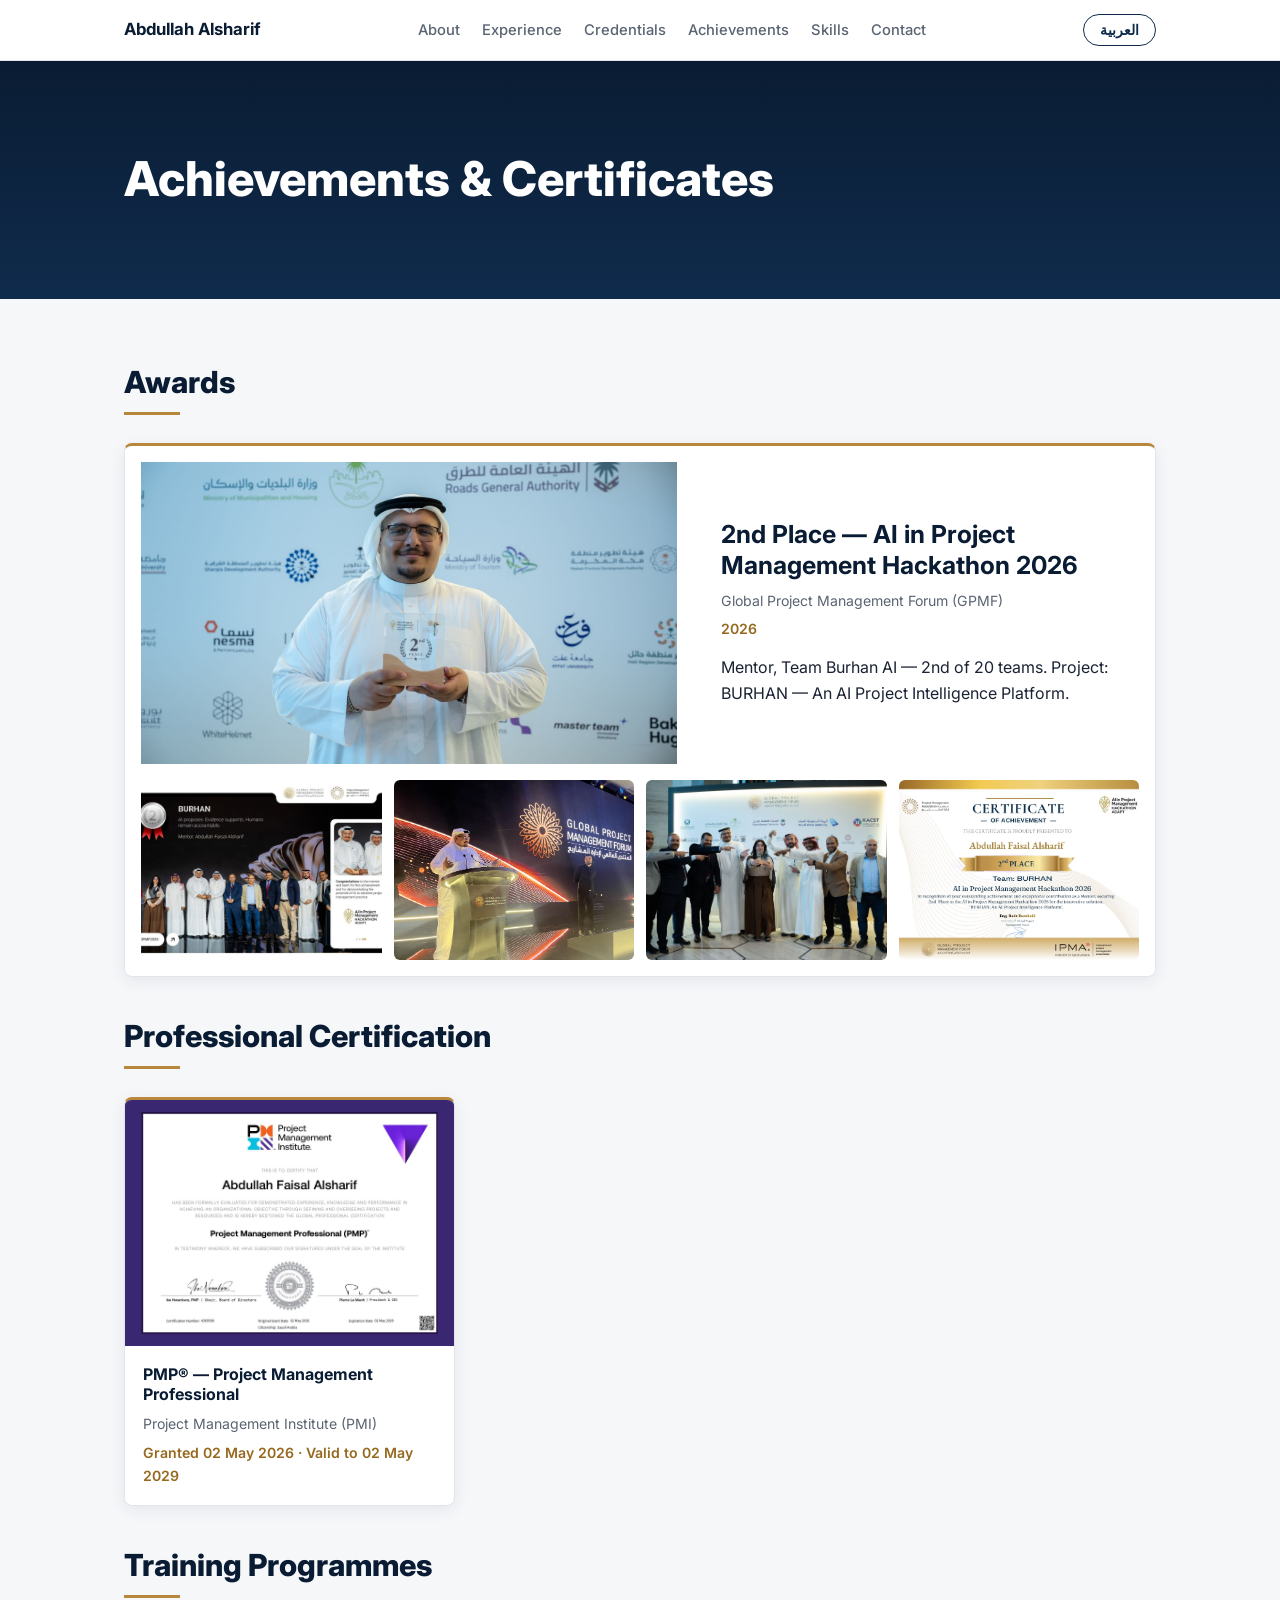
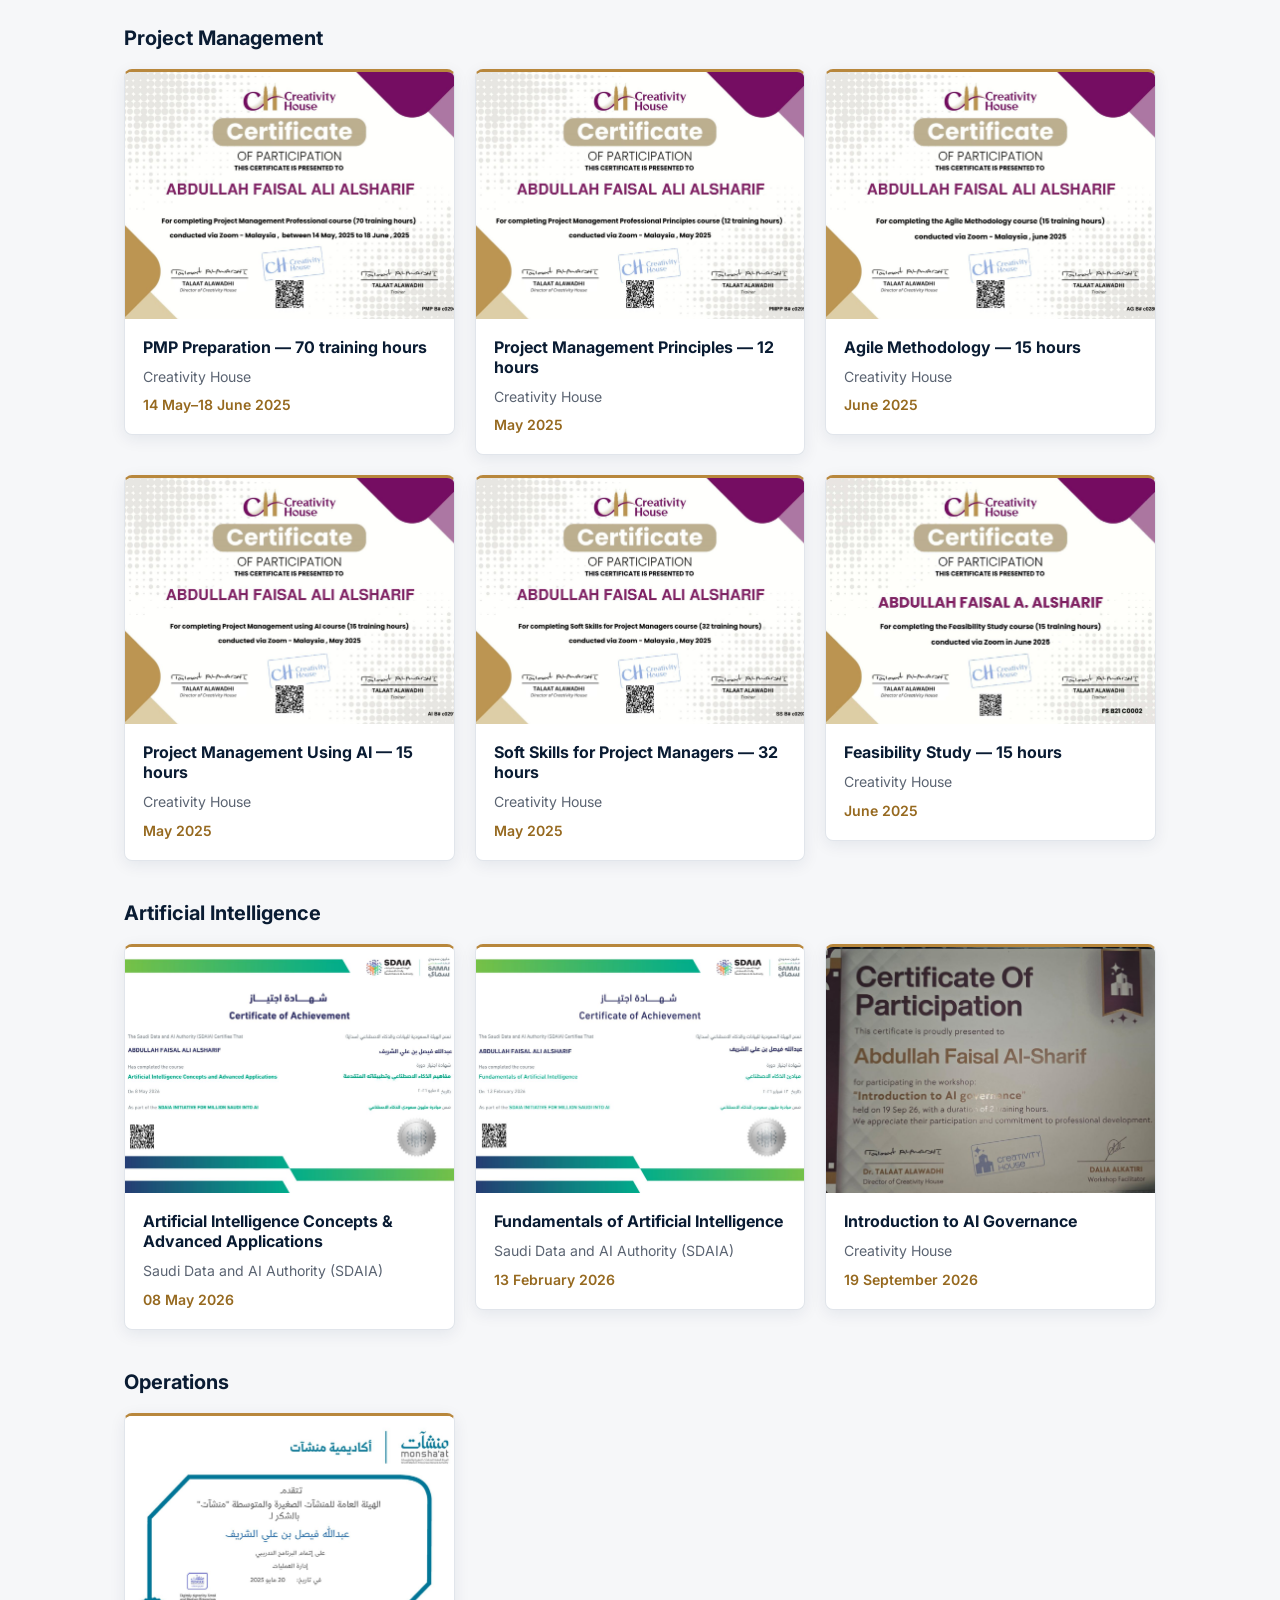
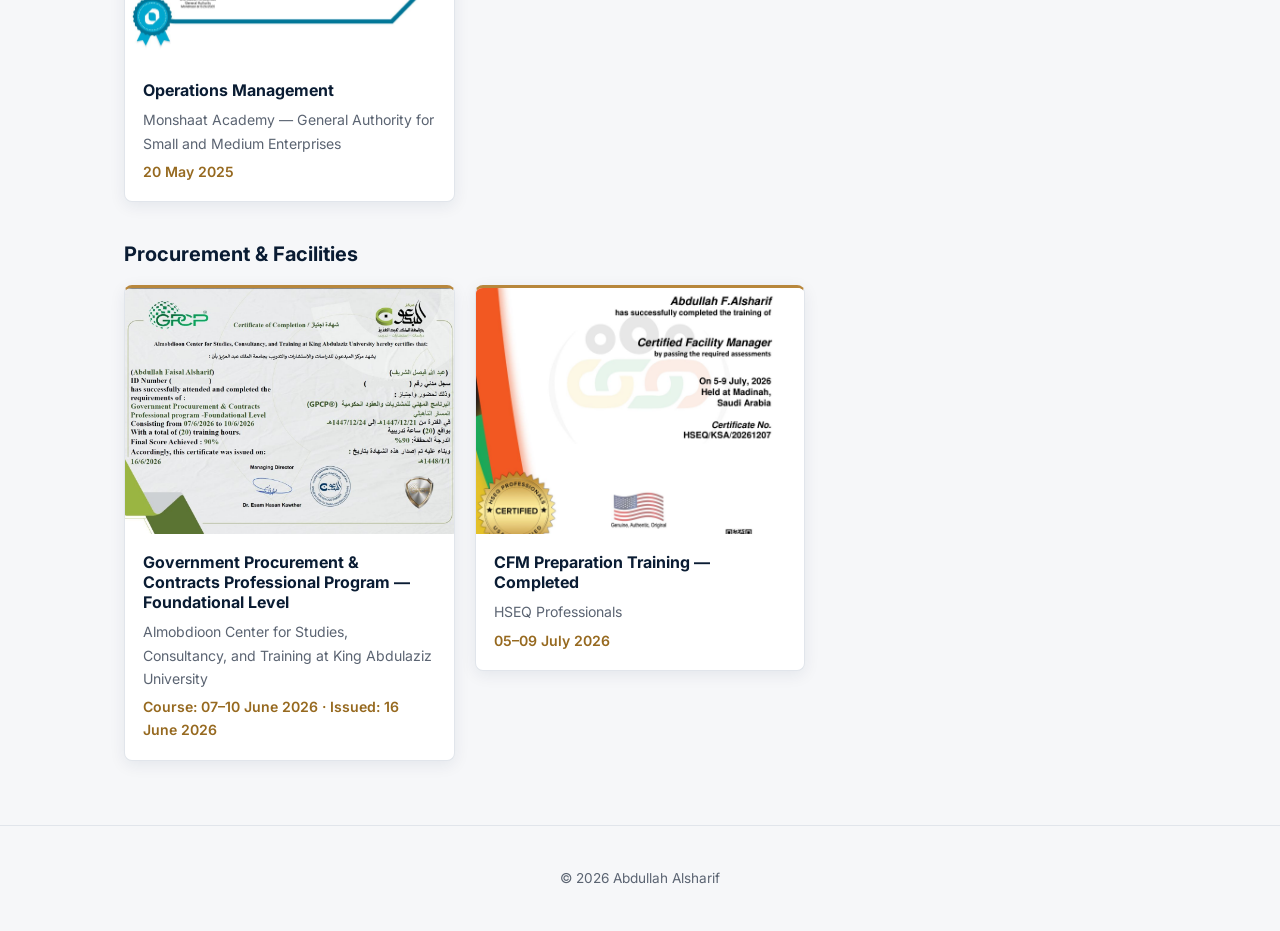
==== achievements.html @ bdadf3f1 "Add achievements page" ====
<!DOCTYPE html>
<html lang="en" dir="ltr">
<head>
<meta charset="UTF-8">
<meta name="viewport" content="width=device-width, initial-scale=1.0">
<title>Achievements &amp; Certificates — Abdullah Alsharif</title>
<meta name="description" content="Awards, professional certification, and training achievements of Abdullah Alsharif.">
<link rel="preconnect" href="https://fonts.googleapis.com">
<link rel="preconnect" href="https://fonts.gstatic.com" crossorigin>
<link href="https://fonts.googleapis.com/css2?family=Inter:wght@400;500;600;700;800&family=Tajawal:wght@400;500;700;800&display=swap" rel="stylesheet">
<link rel="stylesheet" href="css/style.css">
</head>
<body>

<header class="site-header">
  <div class="wrap header-inner">
    <a href="index.html#top" class="brand">
      <span class="lang-en">Abdullah Alsharif</span>
      <span class="lang-ar">عبدالله الشريف</span>
    </a>
    <nav class="site-nav">
      <a href="index.html#about"><span class="lang-en">About</span><span class="lang-ar">نبذة</span></a>
      <a href="index.html#experience"><span class="lang-en">Experience</span><span class="lang-ar">الخبرة العملية</span></a>
      <a href="index.html#credentials"><span class="lang-en">Credentials</span><span class="lang-ar">المؤهلات</span></a>
      <a href="index.html#achievements"><span class="lang-en">Achievements</span><span class="lang-ar">الإنجازات</span></a>
      <a href="index.html#skills"><span class="lang-en">Skills</span><span class="lang-ar">المهارات</span></a>
      <a href="index.html#contact"><span class="lang-en">Contact</span><span class="lang-ar">تواصل</span></a>
    </nav>
    <button id="lang-toggle" class="lang-toggle" type="button" aria-label="Switch language">
      <span class="lang-en">العربية</span>
      <span class="lang-ar">English</span>
    </button>
  </div>
</header>

<main id="top">
  <section class="hero achievements-hero">
    <div class="wrap">
      <h1>
        <span class="lang-en">Achievements &amp; Certificates</span>
        <span class="lang-ar">الإنجازات والشهادات</span>
      </h1>
    </div>
  </section>

  <section class="section">
    <div class="wrap">
      <div class="ach-group">
        <h2 class="section-title">
          <span class="lang-en">Awards</span>
          <span class="lang-ar">الجوائز</span>
        </h2>
        <div class="ach-grid">
          <article class="ach-card ach-featured">
            <div class="ach-featured-main">
              <a href="assets/achievements/gpmf-2026-trophy.jpg" target="_blank" rel="noopener" class="ach-thumb ach-featured-lead">
                <img src="assets/achievements/gpmf-2026-trophy.jpg" alt="Abdullah Alsharif with the second-place trophy at GPMF 2026" loading="lazy">
              </a>
              <div class="ach-body">
                <h3>
                  <span class="lang-en">2nd Place — AI in Project Management Hackathon 2026</span>
                  <span class="lang-ar">المركز الثاني — هاكاثون إدارة المشاريع باستخدام الذكاء الاصطناعي 2026</span>
                </h3>
                <p class="ach-issuer">
                  <span class="lang-en">Global Project Management Forum (GPMF)</span>
                  <span class="lang-ar">المنتدى العالمي لإدارة المشاريع (GPMF)</span>
                </p>
                <p class="ach-date">
                  <span class="lang-en">2026</span>
                  <span class="lang-ar">2026</span>
                </p>
                <p class="ach-detail">
                  <span class="lang-en">Mentor, Team Burhan AI — 2nd of 20 teams. Project: BURHAN — An AI Project Intelligence Platform.</span>
                  <span class="lang-ar">مرشد فريق برهان — المركز الثاني من بين 20 فريقًا. مشروع برهان: منصة ذكاء اصطناعي لاستخبارات المشاريع.</span>
                </p>
              </div>
            </div>
            <div class="ach-gallery">
              <a href="assets/achievements/gpmf-2026-official.jpg" target="_blank" rel="noopener" class="ach-thumb">
                <img src="assets/achievements/gpmf-2026-official.jpg" alt="GPMF official graphic crediting Abdullah Alsharif as mentor" loading="lazy">
              </a>
              <a href="assets/achievements/gpmf-2026-podium.jpg" target="_blank" rel="noopener" class="ach-thumb">
                <img src="assets/achievements/gpmf-2026-podium.jpg" alt="Abdullah Alsharif at the GPMF podium" loading="lazy">
              </a>
              <a href="assets/achievements/gpmf-2026-team.jpg" target="_blank" rel="noopener" class="ach-thumb">
                <img src="assets/achievements/gpmf-2026-team.jpg" alt="Burhan AI team with their trophy" loading="lazy">
              </a>
              <a href="assets/achievements/gpmf-2026-certificate.jpg" target="_blank" rel="noopener" class="ach-thumb">
                <img src="assets/achievements/gpmf-2026-certificate.jpg" alt="GPMF hackathon award certificate" loading="lazy">
              </a>
            </div>
          </article>
        </div>
      </div>

      <div class="ach-group">
        <h2 class="section-title">
          <span class="lang-en">Professional Certification</span>
          <span class="lang-ar">الشهادات المهنية</span>
        </h2>
        <div class="ach-grid">
          <article class="ach-card">
            <a href="assets/achievements/pmp-certificate.jpg" target="_blank" rel="noopener" class="ach-thumb">
              <img src="assets/achievements/pmp-certificate.jpg" alt="PMP certificate issued by PMI" loading="lazy">
            </a>
            <div class="ach-body">
              <h3>
                <span class="lang-en">PMP® — Project Management Professional</span>
                <span class="lang-ar">PMP® — محترف إدارة المشاريع</span>
              </h3>
              <p class="ach-issuer">
                <span class="lang-en">Project Management Institute (PMI)</span>
                <span class="lang-ar">معهد إدارة المشاريع (PMI)</span>
              </p>
              <p class="ach-date">
                <span class="lang-en">Granted 02 May 2026 · Valid to 02 May 2029</span>
                <span class="lang-ar">تاريخ المنح 02 مايو 2026 · سارية حتى 02 مايو 2029</span>
              </p>
            </div>
          </article>
        </div>
      </div>

      <div class="ach-group">
        <h2 class="section-title">
          <span class="lang-en">Training Programmes</span>
          <span class="lang-ar">البرامج التدريبية</span>
        </h2>

        <div class="ach-group">
          <h3 class="ach-group-title">
            <span class="lang-en">Project Management</span>
            <span class="lang-ar">إدارة المشاريع</span>
          </h3>
          <div class="ach-grid">
            <article class="ach-card">
              <a href="assets/achievements/pmp-prep-70h.jpg" target="_blank" rel="noopener" class="ach-thumb">
                <img src="assets/achievements/pmp-prep-70h.jpg" alt="PMP training certificate, 70 hours" loading="lazy">
              </a>
              <div class="ach-body">
                <h3><span class="lang-en">PMP Preparation — 70 training hours</span><span class="lang-ar">التحضير لشهادة PMP — 70 ساعة تدريبية</span></h3>
                <p class="ach-issuer"><span class="lang-en">Creativity House</span><span class="lang-ar">بيت الإبداع</span></p>
                <p class="ach-date"><span class="lang-en">14 May–18 June 2025</span><span class="lang-ar">14 مايو–18 يونيو 2025</span></p>
              </div>
            </article>
            <article class="ach-card">
              <a href="assets/achievements/pm-principles-12h.jpg" target="_blank" rel="noopener" class="ach-thumb">
                <img src="assets/achievements/pm-principles-12h.jpg" alt="Project Management Professional Principles course certificate" loading="lazy">
              </a>
              <div class="ach-body">
                <h3><span class="lang-en">Project Management Principles — 12 hours</span><span class="lang-ar">مبادئ إدارة المشاريع — 12 ساعة</span></h3>
                <p class="ach-issuer"><span class="lang-en">Creativity House</span><span class="lang-ar">بيت الإبداع</span></p>
                <p class="ach-date"><span class="lang-en">May 2025</span><span class="lang-ar">مايو 2025</span></p>
              </div>
            </article>
            <article class="ach-card">
              <a href="assets/achievements/agile-pm.jpg" target="_blank" rel="noopener" class="ach-thumb">
                <img src="assets/achievements/agile-pm.jpg" alt="Agile Methodology course certificate" loading="lazy">
              </a>
              <div class="ach-body">
                <h3><span class="lang-en">Agile Methodology — 15 hours</span><span class="lang-ar">منهجية أجايل — 15 ساعة</span></h3>
                <p class="ach-issuer"><span class="lang-en">Creativity House</span><span class="lang-ar">بيت الإبداع</span></p>
                <p class="ach-date"><span class="lang-en">June 2025</span><span class="lang-ar">يونيو 2025</span></p>
              </div>
            </article>
            <article class="ach-card">
              <a href="assets/achievements/ai-powered-pm.jpg" target="_blank" rel="noopener" class="ach-thumb">
                <img src="assets/achievements/ai-powered-pm.jpg" alt="Project Management using AI course certificate" loading="lazy">
              </a>
              <div class="ach-body">
                <h3><span class="lang-en">Project Management Using AI — 15 hours</span><span class="lang-ar">إدارة المشاريع باستخدام الذكاء الاصطناعي — 15 ساعة</span></h3>
                <p class="ach-issuer"><span class="lang-en">Creativity House</span><span class="lang-ar">بيت الإبداع</span></p>
                <p class="ach-date"><span class="lang-en">May 2025</span><span class="lang-ar">مايو 2025</span></p>
              </div>
            </article>
            <article class="ach-card">
              <a href="assets/achievements/soft-skills-pm.jpg" target="_blank" rel="noopener" class="ach-thumb">
                <img src="assets/achievements/soft-skills-pm.jpg" alt="Soft Skills for Project Managers course certificate" loading="lazy">
              </a>
              <div class="ach-body">
                <h3><span class="lang-en">Soft Skills for Project Managers — 32 hours</span><span class="lang-ar">المهارات الناعمة لمدراء المشاريع — 32 ساعة</span></h3>
                <p class="ach-issuer"><span class="lang-en">Creativity House</span><span class="lang-ar">بيت الإبداع</span></p>
                <p class="ach-date"><span class="lang-en">May 2025</span><span class="lang-ar">مايو 2025</span></p>
              </div>
            </article>
            <article class="ach-card">
              <a href="assets/achievements/feasibility-study.jpg" target="_blank" rel="noopener" class="ach-thumb">
                <img src="assets/achievements/feasibility-study.jpg" alt="Feasibility Study course certificate" loading="lazy">
              </a>
              <div class="ach-body">
                <h3><span class="lang-en">Feasibility Study — 15 hours</span><span class="lang-ar">دراسة الجدوى — 15 ساعة</span></h3>
                <p class="ach-issuer"><span class="lang-en">Creativity House</span><span class="lang-ar">بيت الإبداع</span></p>
                <p class="ach-date"><span class="lang-en">June 2025</span><span class="lang-ar">يونيو 2025</span></p>
              </div>
            </article>
          </div>
        </div>

        <div class="ach-group">
          <h3 class="ach-group-title">
            <span class="lang-en">Artificial Intelligence</span>
            <span class="lang-ar">الذكاء الاصطناعي</span>
          </h3>
          <div class="ach-grid">
            <article class="ach-card">
              <a href="assets/achievements/ai-concepts-advanced.jpg" target="_blank" rel="noopener" class="ach-thumb">
                <img src="assets/achievements/ai-concepts-advanced.jpg" alt="Artificial Intelligence Concepts and Advanced Applications certificate" loading="lazy">
              </a>
              <div class="ach-body">
                <h3><span class="lang-en">Artificial Intelligence Concepts &amp; Advanced Applications</span><span class="lang-ar">مفاهيم الذكاء الاصطناعي وتطبيقاته المتقدمة</span></h3>
                <p class="ach-issuer"><span class="lang-en">Saudi Data and AI Authority (SDAIA)</span><span class="lang-ar">الهيئة السعودية للبيانات والذكاء الاصطناعي (سدايا)</span></p>
                <p class="ach-date"><span class="lang-en">08 May 2026</span><span class="lang-ar">08 مايو 2026</span></p>
              </div>
            </article>
            <article class="ach-card">
              <a href="assets/achievements/ai-fundamentals.jpg" target="_blank" rel="noopener" class="ach-thumb">
                <img src="assets/achievements/ai-fundamentals.jpg" alt="Fundamentals of Artificial Intelligence certificate" loading="lazy">
              </a>
              <div class="ach-body">
                <h3><span class="lang-en">Fundamentals of Artificial Intelligence</span><span class="lang-ar">مبادئ الذكاء الاصطناعي</span></h3>
                <p class="ach-issuer"><span class="lang-en">Saudi Data and AI Authority (SDAIA)</span><span class="lang-ar">الهيئة السعودية للبيانات والذكاء الاصطناعي (سدايا)</span></p>
                <p class="ach-date"><span class="lang-en">13 February 2026</span><span class="lang-ar">13 فبراير 2026</span></p>
              </div>
            </article>
            <article class="ach-card">
              <a href="assets/achievements/ai-governance-intro.jpg" target="_blank" rel="noopener" class="ach-thumb">
                <img src="assets/achievements/ai-governance-intro.jpg" alt="Introduction to AI Governance workshop certificate" loading="lazy">
              </a>
              <div class="ach-body">
                <h3><span class="lang-en">Introduction to AI Governance</span><span class="lang-ar">مقدمة في حوكمة الذكاء الاصطناعي</span></h3>
                <p class="ach-issuer"><span class="lang-en">Creativity House</span><span class="lang-ar">بيت الإبداع</span></p>
                <p class="ach-date"><span class="lang-en">19 September 2026</span><span class="lang-ar">19 سبتمبر 2026</span></p>
              </div>
            </article>
          </div>
        </div>

        <div class="ach-group">
          <h3 class="ach-group-title">
            <span class="lang-en">Operations</span>
            <span class="lang-ar">العمليات</span>
          </h3>
          <div class="ach-grid">
            <article class="ach-card">
              <a href="assets/achievements/operations-management.jpg" target="_blank" rel="noopener" class="ach-thumb">
                <img src="assets/achievements/operations-management.jpg" alt="Monshaat Operations Management training certificate" loading="lazy">
              </a>
              <div class="ach-body">
                <h3><span class="lang-en">Operations Management</span><span class="lang-ar">إدارة العمليات</span></h3>
                <p class="ach-issuer"><span class="lang-en">Monshaat Academy — General Authority for Small and Medium Enterprises</span><span class="lang-ar">أكاديمية منشآت — الهيئة العامة للمنشآت الصغيرة والمتوسطة</span></p>
                <p class="ach-date"><span class="lang-en">20 May 2025</span><span class="lang-ar">20 مايو 2025</span></p>
              </div>
            </article>
          </div>
        </div>

        <div class="ach-group">
          <h3 class="ach-group-title">
            <span class="lang-en">Procurement &amp; Facilities</span>
            <span class="lang-ar">المشتريات والمرافق</span>
          </h3>
          <div class="ach-grid">
            <article class="ach-card">
              <a href="assets/achievements/gpcp-certificate.jpg" target="_blank" rel="noopener" class="ach-thumb">
                <img src="assets/achievements/gpcp-certificate.jpg" alt="Government Procurement and Contracts Professional Program certificate" loading="lazy">
              </a>
              <div class="ach-body">
                <h3><span class="lang-en">Government Procurement &amp; Contracts Professional Program — Foundational Level</span><span class="lang-ar">البرنامج المهني للمشتريات والعقود الحكومية — المستوى التأسيسي</span></h3>
                <p class="ach-issuer"><span class="lang-en">Almobdioon Center for Studies, Consultancy, and Training at King Abdulaziz University</span><span class="lang-ar">مركز المبدعون للدراسات والاستشارات والتدريب بجامعة الملك عبدالعزيز</span></p>
                <p class="ach-date"><span class="lang-en">Course: 07–10 June 2026 · Issued: 16 June 2026</span><span class="lang-ar">الدورة: 07–10 يونيو 2026 · إصدار الشهادة: 16 يونيو 2026</span></p>
              </div>
            </article>
            <article class="ach-card">
              <a href="assets/achievements/cfm-training.jpg" target="_blank" rel="noopener" class="ach-thumb">
                <img src="assets/achievements/cfm-training.jpg" alt="CFM training completion certificate from HSEQ Professionals" loading="lazy">
              </a>
              <div class="ach-body">
                <h3><span class="lang-en">CFM Preparation Training — Completed</span><span class="lang-ar">إتمام التدريب التحضيري لشهادة مدير مرافق معتمد</span></h3>
                <p class="ach-issuer"><span class="lang-en">HSEQ Professionals</span><span class="lang-ar">HSEQ Professionals</span></p>
                <p class="ach-date"><span class="lang-en">05–09 July 2026</span><span class="lang-ar">05–09 يوليو 2026</span></p>
              </div>
            </article>
          </div>
        </div>
      </div>
    </div>
  </section>
</main>

<footer class="site-footer">
  <div class="wrap">
    <p>
      <span class="lang-en">© 2026 Abdullah Alsharif</span>
      <span class="lang-ar">© 2026 عبدالله الشريف</span>
    </p>
  </div>
</footer>

<script src="js/main.js"></script>
</body>
</html>
---- css/style.css ----
/* ==========================================================================
   Abdullah Faisal Alsharif — Personal Profile Website
   Clean & corporate. Bilingual (EN/AR) via html[lang] toggling.
   ========================================================================== */

:root {
  --color-bg: #f6f7f9;
  --color-surface: #ffffff;
  --color-surface-alt: #eef1f5;
  --color-text: #1a2233;
  --color-muted: #5b6472;
  --color-navy: #0f2b4c;
  --color-navy-dark: #0a1c33;
  --color-accent: #b8873c;
  --color-accent-dark: #96691f;
  --color-border: #e1e5eb;

  --font-en: 'Inter', -apple-system, BlinkMacSystemFont, 'Segoe UI', sans-serif;
  --font-ar: 'Tajawal', -apple-system, 'Segoe UI', sans-serif;

  --max-width: 1080px;
}

/* ---------- Bilingual toggle ---------- */
html[lang="en"] .lang-ar { display: none; }
html[lang="ar"] .lang-en { display: none; }

html[lang="en"] body { font-family: var(--font-en); }
html[lang="ar"] body { font-family: var(--font-ar); }

/* ---------- Reset / base ---------- */
* { box-sizing: border-box; }
html { scroll-behavior: smooth; }

body {
  margin: 0;
  background: var(--color-bg);
  color: var(--color-text);
  line-height: 1.65;
  -webkit-font-smoothing: antialiased;
}

.wrap {
  max-width: var(--max-width);
  margin: 0 auto;
  padding: 0 24px;
}

a { color: var(--color-navy); text-decoration: none; }
a:hover { color: var(--color-accent-dark); }

h1, h2, h3 { color: var(--color-navy-dark); line-height: 1.25; margin: 0; }

ul { list-style: none; margin: 0; padding: 0; }

/* ---------- Header ---------- */
.site-header {
  position: sticky;
  top: 0;
  z-index: 50;
  background: rgba(255, 255, 255, 0.92);
  backdrop-filter: blur(8px);
  border-bottom: 1px solid var(--color-border);
}

.header-inner {
  display: flex;
  align-items: center;
  justify-content: space-between;
  gap: 24px;
  padding-top: 14px;
  padding-bottom: 14px;
  flex-wrap: wrap;
}

.brand {
  font-weight: 700;
  font-size: 1.05rem;
  color: var(--color-navy-dark);
}

.site-nav {
  display: flex;
  gap: 22px;
  flex-wrap: wrap;
}

.site-nav a {
  font-size: 0.92rem;
  font-weight: 500;
  color: var(--color-muted);
}

.site-nav a:hover { color: var(--color-navy); }

.lang-toggle {
  border: 1px solid var(--color-navy);
  background: transparent;
  color: var(--color-navy);
  font-weight: 600;
  font-size: 0.85rem;
  padding: 7px 16px;
  border-radius: 999px;
  cursor: pointer;
  font-family: inherit;
  transition: background 0.15s ease, color 0.15s ease;
}

.lang-toggle:hover {
  background: var(--color-navy);
  color: #fff;
}

/* ---------- Hero ---------- */
.hero {
  background: linear-gradient(180deg, var(--color-navy-dark) 0%, var(--color-navy) 100%);
  color: #f2f4f8;
  padding: 88px 0 72px;
}

.hero-inner {
  display: flex;
  align-items: center;
  justify-content: space-between;
  gap: 56px;
}

.hero-text {
  flex: 1 1 auto;
  min-width: 0;
}

.hero-photo-wrap { flex: 0 0 auto; }

.hero-photo {
  display: block;
  width: 260px;
  height: 260px;
  border-radius: 50%;
  object-fit: cover;
  object-position: center 22%;
  border: 4px solid var(--color-accent);
  box-shadow: 0 14px 36px rgba(0, 0, 0, 0.35);
}

.eyebrow {
  color: var(--color-accent);
  text-transform: uppercase;
  letter-spacing: 0.08em;
  font-size: 0.82rem;
  font-weight: 700;
  margin: 0 0 18px;
}

.hero h1 {
  color: #ffffff;
  font-size: clamp(2.1rem, 5vw, 3.2rem);
  font-weight: 800;
  margin-bottom: 18px;
}

.hero-lede {
  max-width: 640px;
  color: #c9d3e0;
  font-size: 1.08rem;
  margin: 0 0 14px;
}

.hero-location {
  color: #8fa0ba;
  font-size: 0.92rem;
  margin: 0 0 32px;
}

.hero-cta {
  display: flex;
  gap: 14px;
  flex-wrap: wrap;
}

.btn {
  display: inline-block;
  padding: 12px 26px;
  border-radius: 6px;
  font-weight: 600;
  font-size: 0.95rem;
  transition: transform 0.15s ease, background 0.15s ease, color 0.15s ease;
}

.btn-primary {
  background: var(--color-accent);
  color: var(--color-navy-dark);
}

.btn-primary:hover {
  background: #cf9a49;
  color: var(--color-navy-dark);
  transform: translateY(-1px);
}

.btn-secondary {
  border: 1px solid #4a6483;
  color: #eef1f5;
}

.btn-secondary:hover {
  border-color: var(--color-accent);
  color: var(--color-accent);
}

/* ---------- Sections ---------- */
.section {
  padding: 64px 0;
}

.section-alt {
  background: var(--color-surface-alt);
}

.section-title {
  font-size: clamp(1.5rem, 3vw, 1.9rem);
  font-weight: 800;
  margin-bottom: 28px;
  position: relative;
  padding-bottom: 14px;
}

.section-title::after {
  content: "";
  position: absolute;
  bottom: 0;
  inset-inline-start: 0;
  width: 56px;
  height: 3px;
  background: var(--color-accent);
}

.section-lead {
  max-width: 760px;
  color: var(--color-muted);
  font-size: 1.02rem;
}

/* ---------- Stats ---------- */
.stats-section { padding: 48px 0; }

.stats-grid {
  display: grid;
  grid-template-columns: repeat(2, 1fr);
  gap: 20px;
  max-width: 760px;
  margin: 0 auto;
}

.stat-card {
  background: var(--color-surface);
  border: 1px solid var(--color-border);
  border-top: 3px solid var(--color-accent);
  border-radius: 8px;
  padding: 24px 20px;
  text-align: center;
}

.stat-number {
  display: block;
  font-size: 2.1rem;
  font-weight: 800;
  color: var(--color-navy);
  margin-bottom: 8px;
}

.stat-label {
  display: block;
  font-size: 0.85rem;
  color: var(--color-muted);
  line-height: 1.4;
}

/* ---------- Timeline ---------- */
.timeline {
  display: flex;
  flex-direction: column;
  gap: 30px;
}

.timeline-item {
  padding-inline-start: 20px;
  border-inline-start: 3px solid var(--color-border);
  position: relative;
}

.timeline-item::before {
  content: "";
  position: absolute;
  inset-inline-start: -8px;
  top: 4px;
  width: 13px;
  height: 13px;
  border-radius: 50%;
  background: var(--color-accent);
  border: 2px solid var(--color-surface);
}

.timeline-role {
  font-weight: 700;
  font-size: 1.08rem;
  color: var(--color-navy-dark);
}

.timeline-org {
  color: var(--color-muted);
  font-size: 0.95rem;
  margin-top: 2px;
}

.timeline-period {
  color: var(--color-accent-dark);
  font-size: 0.85rem;
  font-weight: 600;
  margin-top: 4px;
}

.timeline-desc {
  margin-top: 10px;
  color: var(--color-text);
  font-size: 0.96rem;
  max-width: 720px;
}

/* ---------- Credentials ---------- */
.credentials-list {
  display: flex;
  flex-direction: column;
  gap: 0;
  border-top: 1px solid var(--color-border);
}

.credentials-list li {
  display: flex;
  justify-content: space-between;
  align-items: baseline;
  gap: 16px;
  padding: 16px 0;
  border-bottom: 1px solid var(--color-border);
  flex-wrap: wrap;
}

.cred-name {
  font-weight: 700;
  color: var(--color-navy-dark);
}

.cred-status {
  color: var(--color-muted);
  font-size: 0.92rem;
  text-align: end;
}

/* ---------- Achievements ---------- */
.ach-grid {
  display: grid;
  grid-template-columns: repeat(auto-fill, minmax(260px, 1fr));
  gap: 1.25rem;
}

.ach-card {
  background: var(--color-surface);
  border: 1px solid var(--color-border);
  border-top: 3px solid var(--color-accent);
  border-radius: 8px;
  box-shadow: 0 4px 16px rgba(15, 43, 76, 0.08);
  overflow: hidden;
  transition: transform 0.18s ease, box-shadow 0.18s ease;
}

.ach-card:hover {
  transform: translateY(-3px);
  box-shadow: 0 10px 24px rgba(15, 43, 76, 0.14);
}

.ach-thumb {
  display: block;
  overflow: hidden;
  background: var(--color-surface-alt);
}

.ach-thumb img {
  display: block;
  width: 100%;
  aspect-ratio: 4 / 3;
  object-fit: cover;
}

.ach-body {
  padding: 18px;
}

.ach-body h3 {
  font-size: 1rem;
  margin-bottom: 8px;
}

.ach-issuer,
.ach-date {
  margin: 5px 0 0;
  color: var(--color-muted);
  font-size: 0.88rem;
}

.ach-date {
  color: var(--color-accent-dark);
  font-weight: 600;
}

.achievements-cta {
  margin: 28px 0 0;
  text-align: center;
}

.achievements-hero h1 {
  color: #ffffff;
  font-size: clamp(2rem, 5vw, 3rem);
  font-weight: 800;
}

.ach-group + .ach-group {
  margin-top: 40px;
}

.ach-group-title {
  font-size: 1.25rem;
  margin-bottom: 18px;
}

.ach-featured {
  grid-column: 1 / -1;
}

.ach-featured-main {
  display: grid;
  grid-template-columns: minmax(0, 1.1fr) minmax(260px, 0.9fr);
  align-items: center;
  gap: 24px;
  padding: 16px;
}

.ach-featured-lead img {
  aspect-ratio: auto;
  object-fit: contain;
}

.ach-featured .ach-body {
  padding: 20px;
}

.ach-featured .ach-body h3 {
  font-size: clamp(1.2rem, 2.5vw, 1.55rem);
}

.ach-detail {
  margin: 14px 0 0;
  color: var(--color-text);
}

.ach-gallery {
  display: grid;
  grid-template-columns: repeat(4, minmax(0, 1fr));
  gap: 12px;
  padding: 0 16px 16px;
}

.ach-gallery .ach-thumb {
  border-radius: 6px;
}

.ach-group .ach-grid {
  align-items: start;
}

@media (max-width: 760px) {
  .ach-featured-main {
    grid-template-columns: 1fr;
    gap: 8px;
    padding: 12px;
  }
  .ach-featured .ach-body { padding: 12px; }
  .ach-gallery {
    grid-template-columns: repeat(2, minmax(0, 1fr));
    gap: 8px;
    padding: 0 12px 12px;
  }
}

/* ---------- Skills ---------- */
.skills-grid {
  display: grid;
  grid-template-columns: repeat(2, 1fr);
  gap: 28px;
}

.skill-group h3 {
  font-size: 1rem;
  text-transform: uppercase;
  letter-spacing: 0.05em;
  color: var(--color-accent-dark);
  margin-bottom: 8px;
}

.skill-group p {
  color: var(--color-text);
  font-size: 0.95rem;
  margin: 0;
}

/* ---------- Contact ---------- */
.contact-section { text-align: center; }
.contact-section .section-title::after { inset-inline-start: 50%; transform: translateX(-50%); }
html[lang="ar"] .contact-section .section-title::after { transform: translateX(50%); }

.contact-item {
  font-size: 1.02rem;
  color: var(--color-text);
  margin: 6px 0;
}

.contact-item a {
  font-weight: 600;
}

/* ---------- Footer ---------- */
.site-footer {
  padding: 28px 0;
  border-top: 1px solid var(--color-border);
  text-align: center;
  color: var(--color-muted);
  font-size: 0.85rem;
}

/* ---------- Responsive ---------- */
@media (max-width: 900px) {
  .hero-inner {
    flex-direction: column-reverse;
    align-items: flex-start;
    gap: 32px;
  }
  .hero-photo { width: 170px; height: 170px; }
}

@media (max-width: 760px) {
  .site-nav { display: none; }
  .stats-grid { grid-template-columns: 1fr; }
  .skills-grid { grid-template-columns: 1fr; }
  .credentials-list li { flex-direction: column; align-items: flex-start; }
  .cred-status { text-align: start; }
}
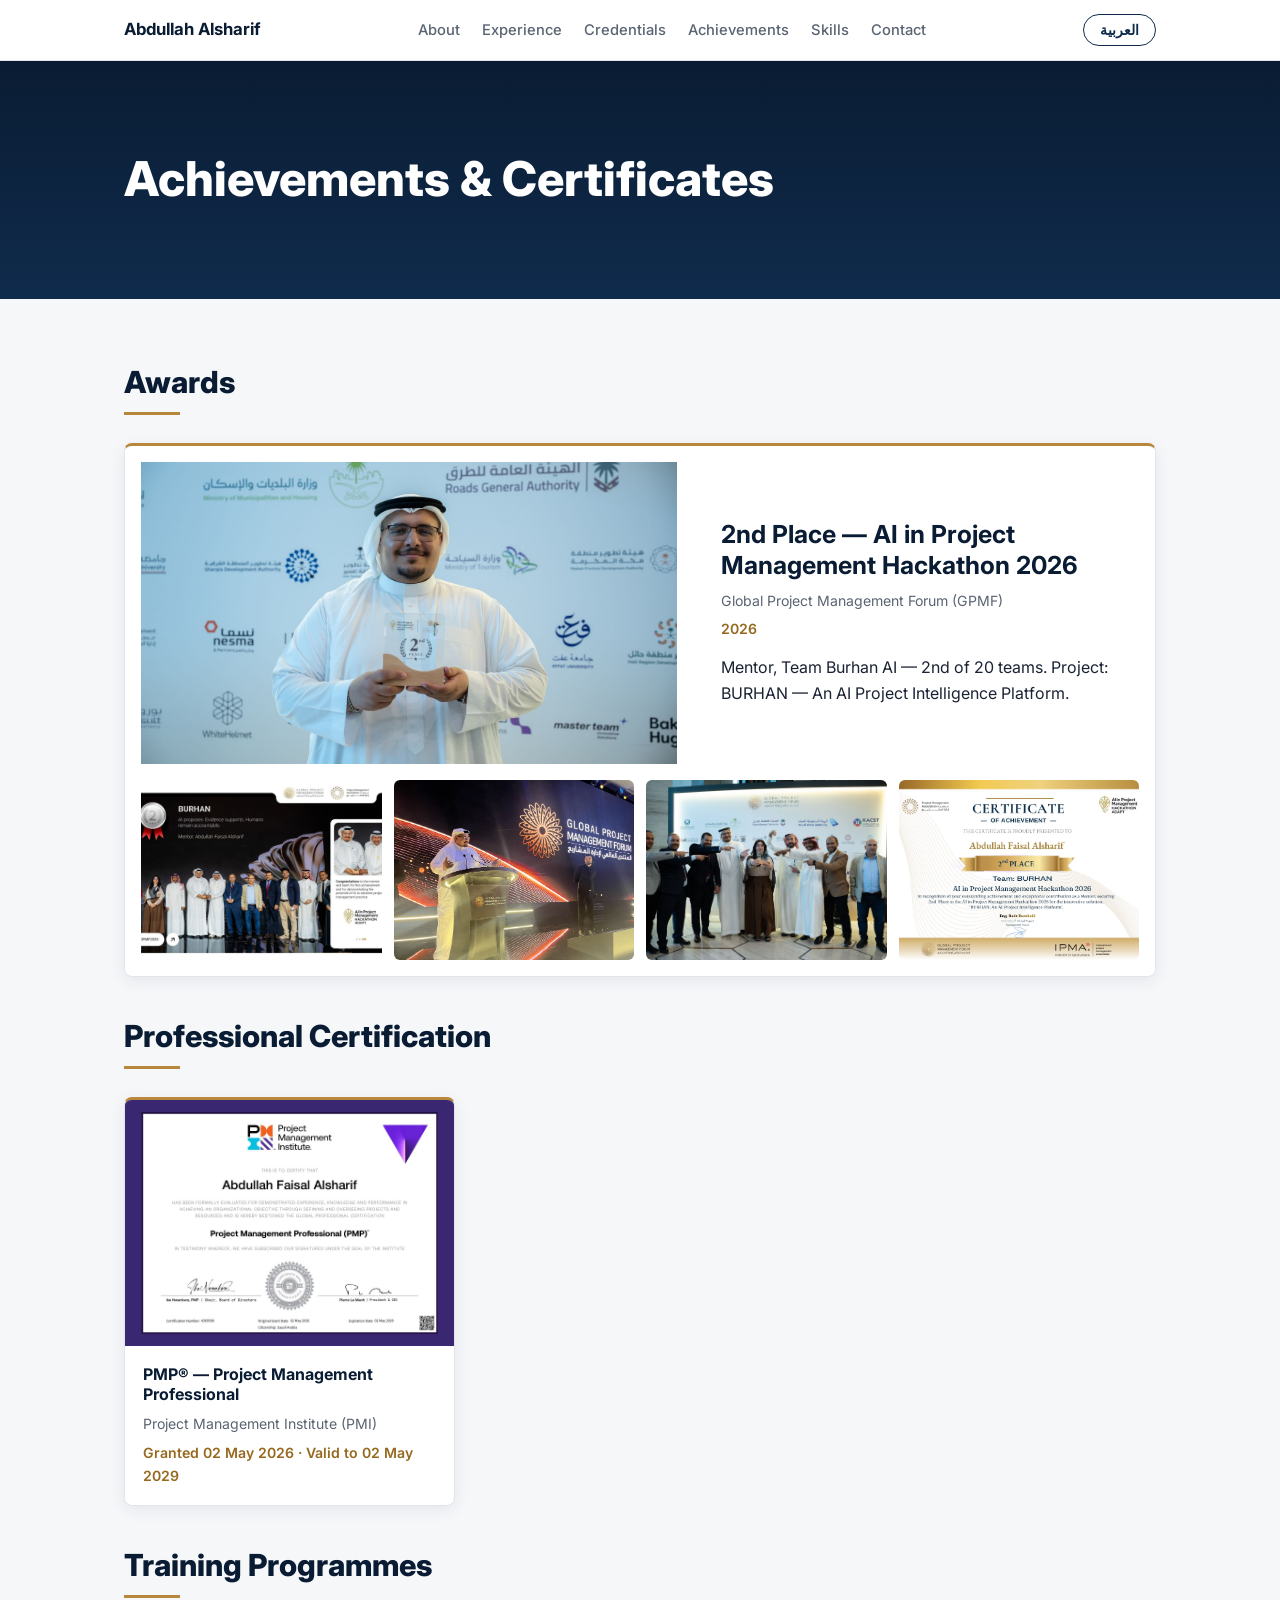
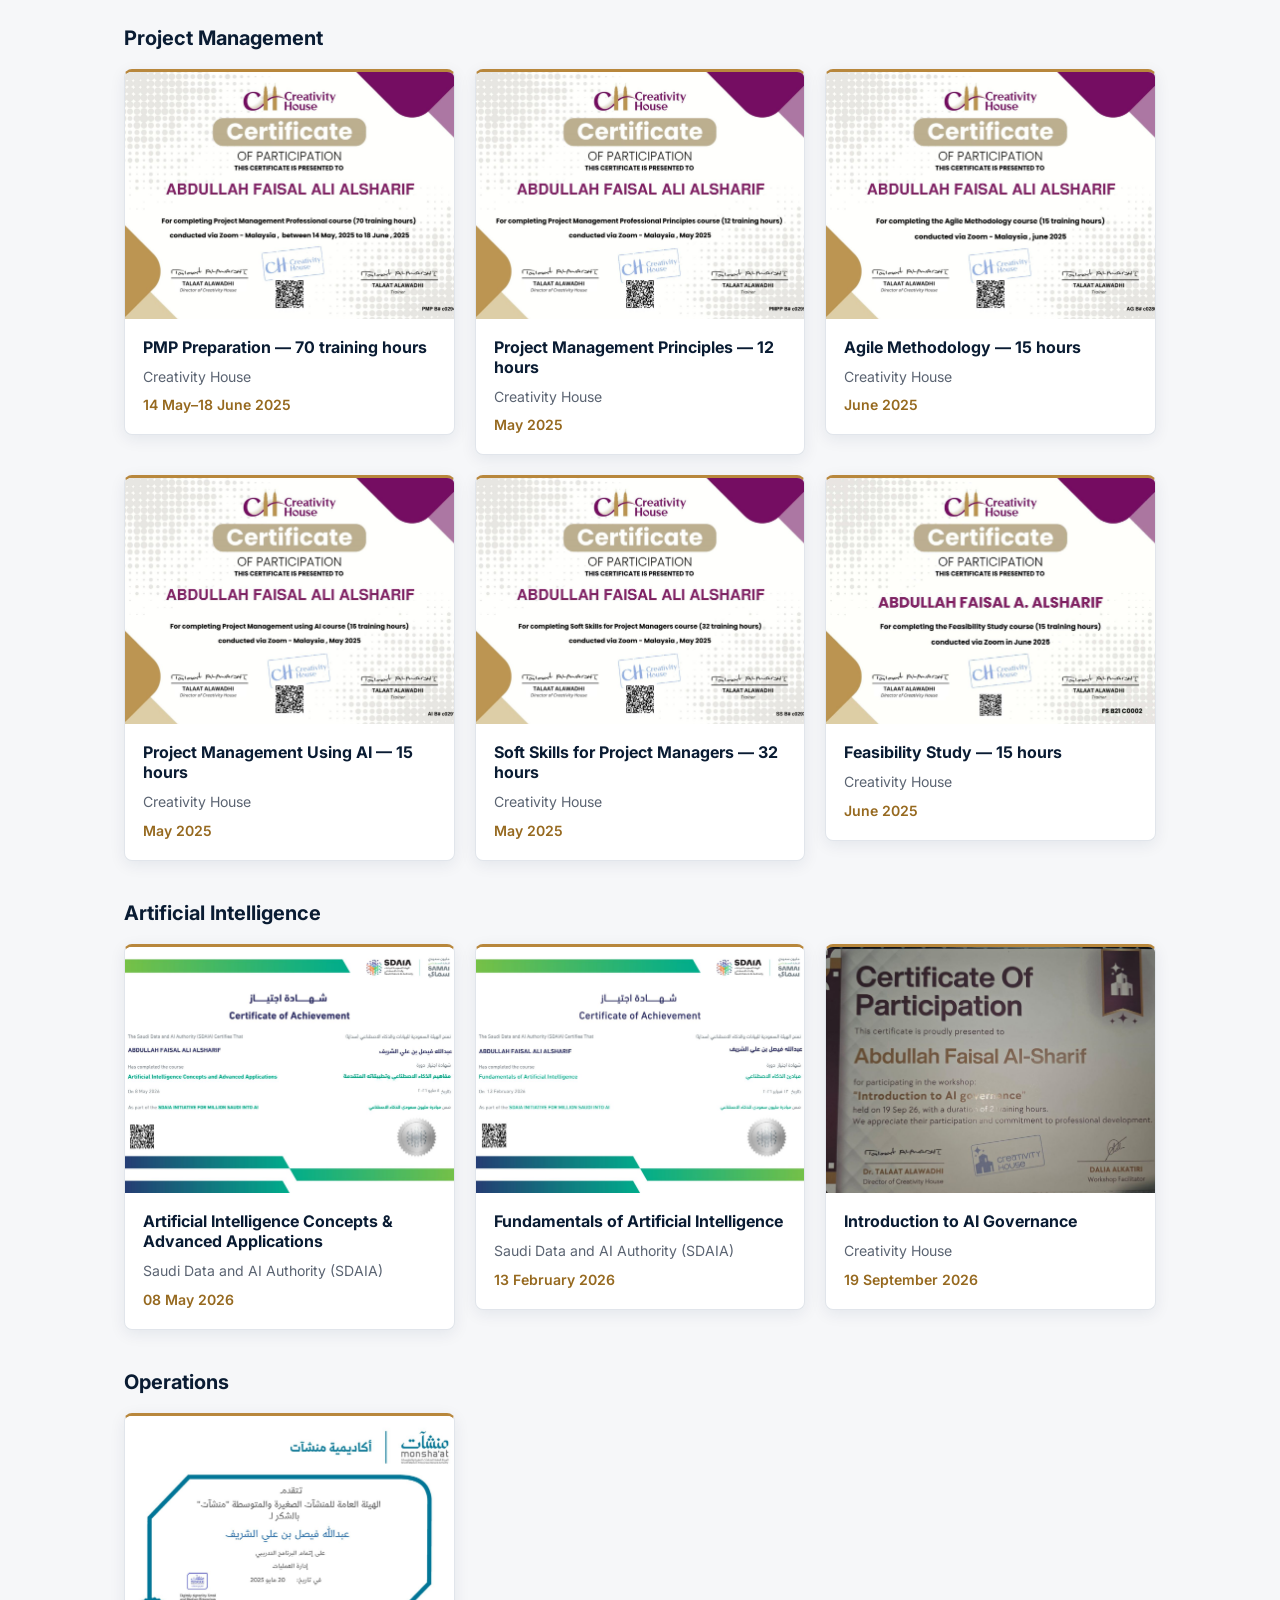
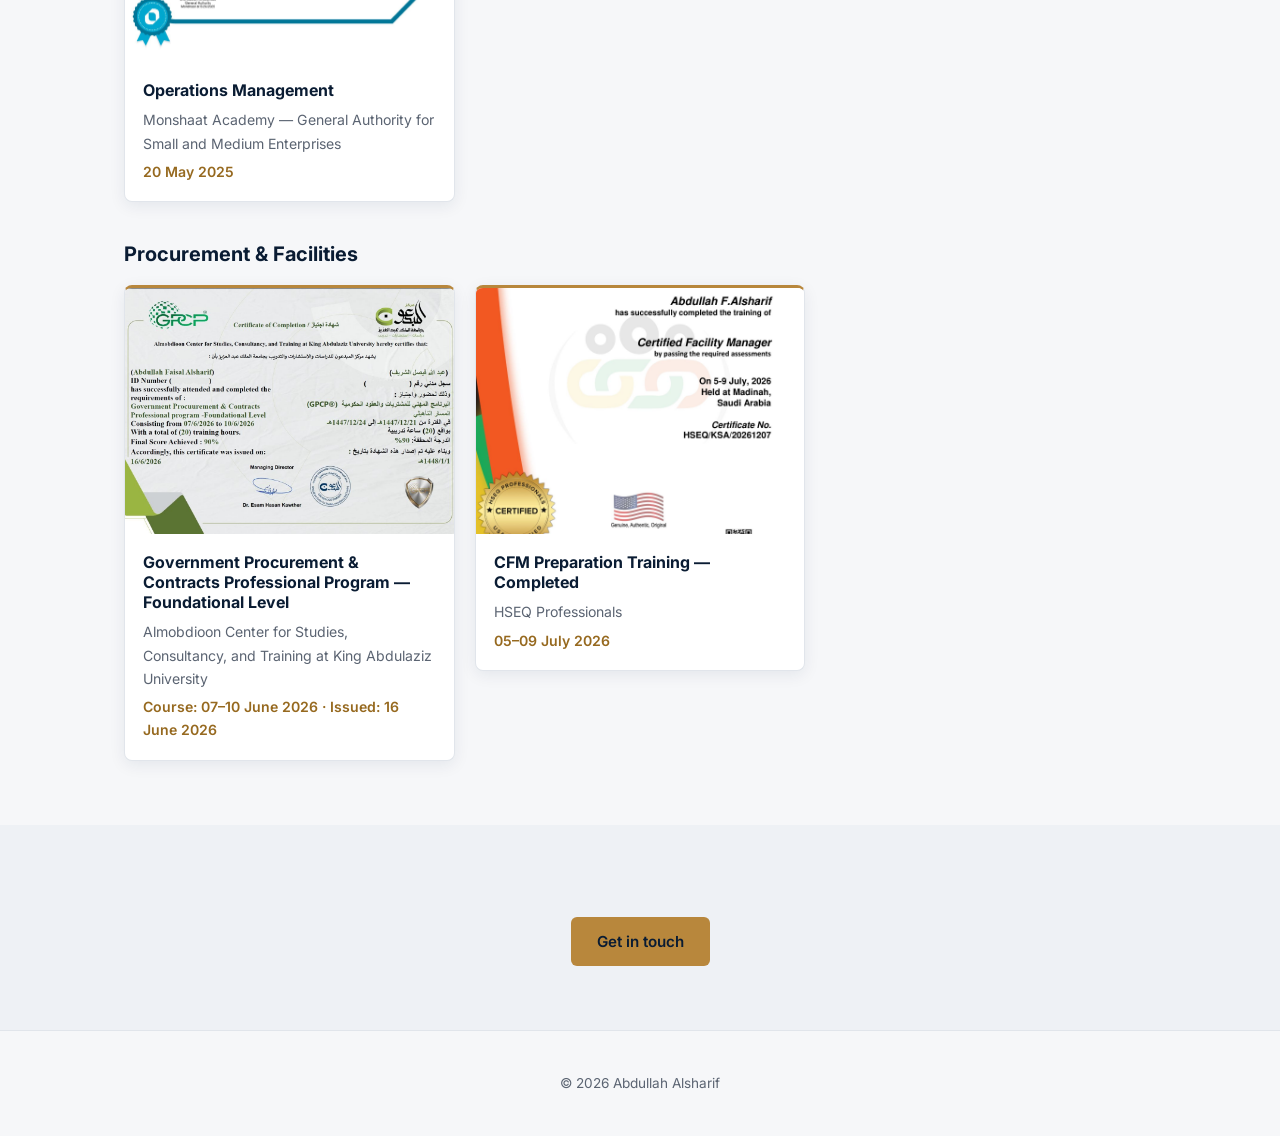
==== commit 24365fb5: "Share preview, favicon, SEO, and accessibility fixes - Open Graph + Twitter card with 1200x630 share" ====
--- a/achievements.html
+++ b/achievements.html
@@ -5,6 +5,29 @@
 <meta name="viewport" content="width=device-width, initial-scale=1.0">
 <title>Achievements &amp; Certificates — Abdullah Alsharif</title>
 <meta name="description" content="Awards, professional certification, and training achievements of Abdullah Alsharif.">
+<link rel="canonical" href="https://alsharif-abdullah.github.io/Eng.Abdullah_Alsharif/achievements.html">
+<link rel="icon" href="favicon.ico" sizes="any">
+<link rel="icon" type="image/png" sizes="32x32" href="assets/favicon-32.png">
+<link rel="apple-touch-icon" href="assets/apple-touch-icon.png">
+<meta name="theme-color" content="#0f2b4c">
+<meta property="og:type" content="profile">
+<meta property="og:site_name" content="Abdullah Alsharif">
+<meta property="og:title" content="Achievements &amp; Certificates — Abdullah Alsharif">
+<meta property="og:description" content="GPMF 2026 AI Hackathon — 2nd place, PMP® certification, and professional training of Abdullah Alsharif.">
+<meta property="og:url" content="https://alsharif-abdullah.github.io/Eng.Abdullah_Alsharif/achievements.html">
+<meta property="og:image" content="https://alsharif-abdullah.github.io/Eng.Abdullah_Alsharif/assets/og-image.jpg">
+<meta property="og:image:width" content="1200">
+<meta property="og:image:height" content="630">
+<meta property="og:image:alt" content="Abdullah Alsharif — Planning &amp; Quality Engineer, PMP®">
+<meta property="og:locale" content="en_US">
+<meta property="og:locale:alternate" content="ar_SA">
+<meta property="profile:first_name" content="Abdullah">
+<meta property="profile:last_name" content="Alsharif">
+<meta name="twitter:card" content="summary_large_image">
+<meta name="twitter:title" content="Achievements &amp; Certificates — Abdullah Alsharif">
+<meta name="twitter:description" content="GPMF 2026 AI Hackathon — 2nd place, PMP® certification, and professional training of Abdullah Alsharif.">
+<meta name="twitter:image" content="https://alsharif-abdullah.github.io/Eng.Abdullah_Alsharif/assets/og-image.jpg">
+
 <link rel="preconnect" href="https://fonts.googleapis.com">
 <link rel="preconnect" href="https://fonts.gstatic.com" crossorigin>
 <link href="https://fonts.googleapis.com/css2?family=Inter:wght@400;500;600;700;800&family=Tajawal:wght@400;500;700;800&display=swap" rel="stylesheet">
@@ -285,6 +308,17 @@
       </div>
     </div>
   </section>
+
+  <section class="section section-alt">
+    <div class="wrap">
+      <p class="achievements-cta">
+        <a href="index.html#contact" class="btn btn-primary">
+          <span class="lang-en">Get in touch</span>
+          <span class="lang-ar">تواصل معي</span>
+        </a>
+      </p>
+    </div>
+  </section>
 </main>
 
 <footer class="site-footer">
--- a/css/style.css
+++ b/css/style.css
@@ -51,6 +51,18 @@
 
 h1, h2, h3 { color: var(--color-navy-dark); line-height: 1.25; margin: 0; }
 
+a:focus-visible,
+button:focus-visible {
+  outline: 3px solid var(--color-accent);
+  outline-offset: 3px;
+  border-radius: 4px;
+}
+
+@media (prefers-reduced-motion: reduce) {
+  html { scroll-behavior: auto; }
+  * { transition: none !important; }
+}
+
 ul { list-style: none; margin: 0; padding: 0; }
 
 /* ---------- Header ---------- */
@@ -199,7 +211,7 @@
 }
 
 .btn-secondary {
-  border: 1px solid #4a6483;
+  border: 1px solid #7088a8;
   color: #eef1f5;
 }
 
@@ -547,7 +559,18 @@
 }
 
 @media (max-width: 760px) {
-  .site-nav { display: none; }
+  .header-inner { gap: 10px 16px; padding-top: 10px; padding-bottom: 6px; }
+  .site-nav {
+    order: 3;
+    flex-basis: 100%;
+    flex-wrap: nowrap;
+    overflow-x: auto;
+    gap: 18px;
+    padding-bottom: 6px;
+    scrollbar-width: none;
+  }
+  .site-nav::-webkit-scrollbar { display: none; }
+  .site-nav a { white-space: nowrap; padding: 6px 0; }
   .stats-grid { grid-template-columns: 1fr; }
   .skills-grid { grid-template-columns: 1fr; }
   .credentials-list li { flex-direction: column; align-items: flex-start; }
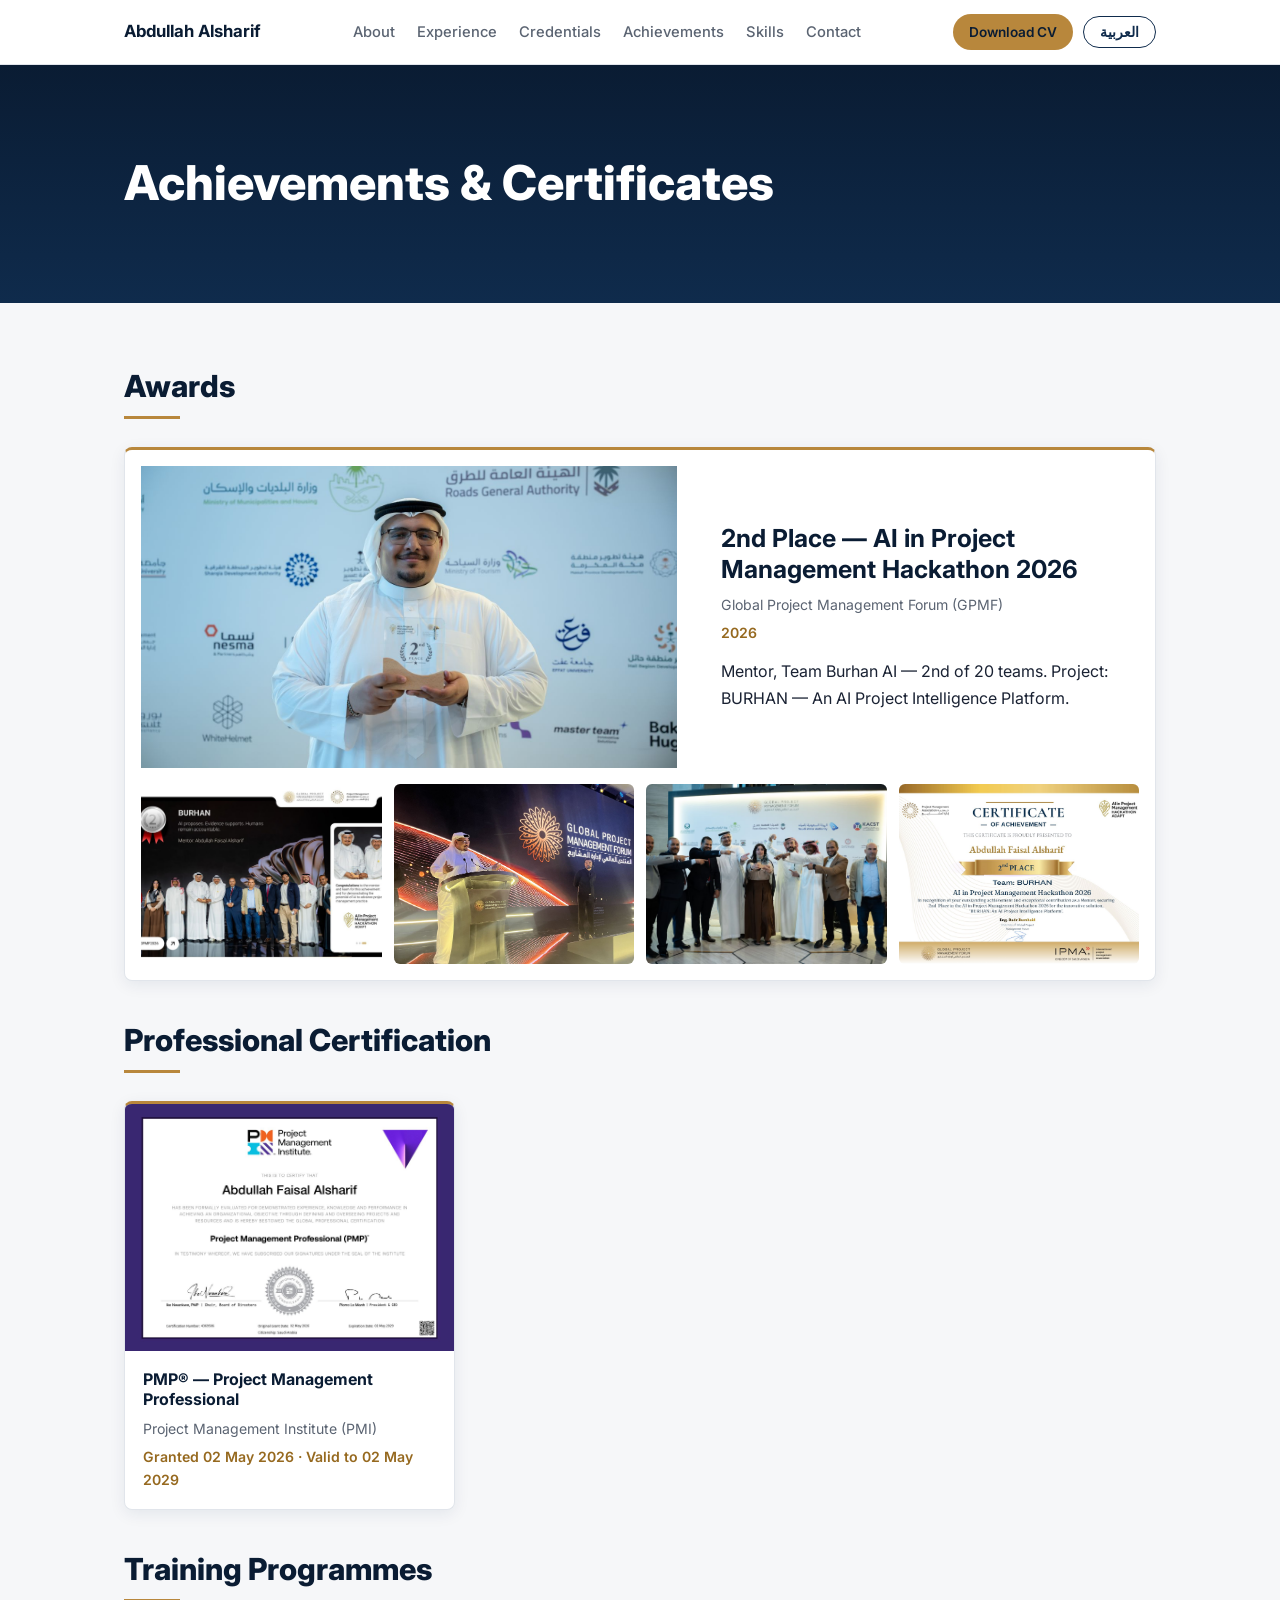
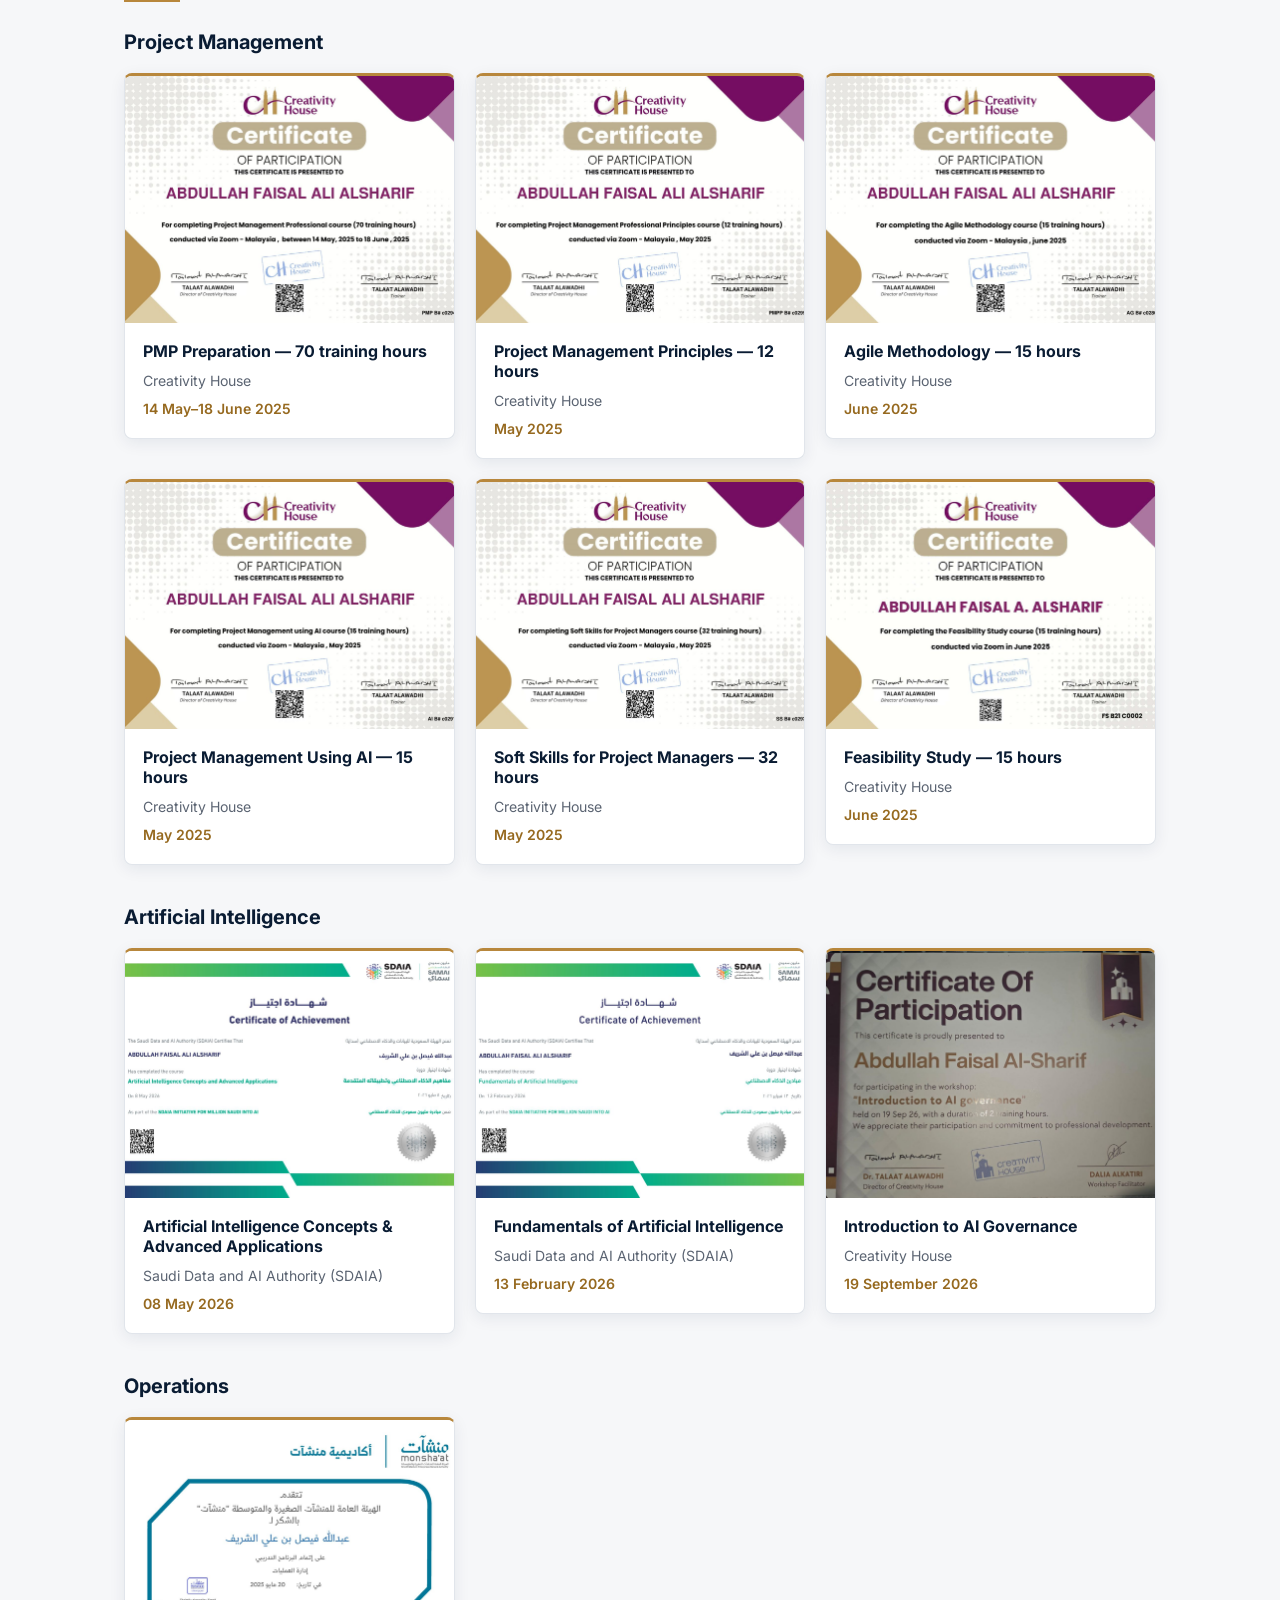
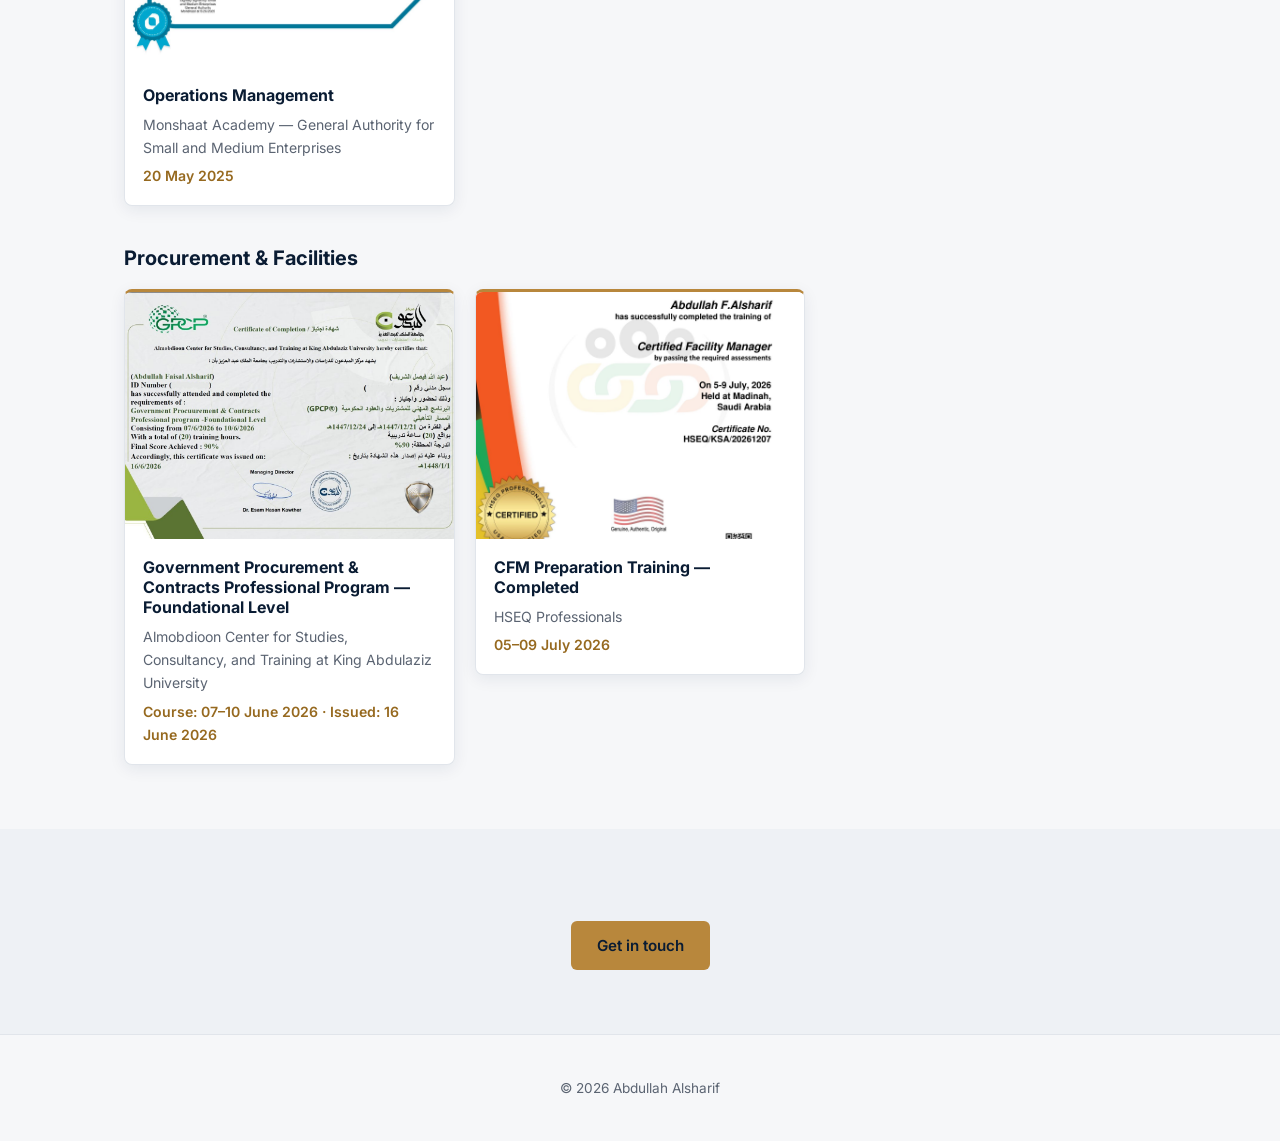
==== commit f6045b48: "Add downloadable CV and LinkedIn contact - assets/Abdullah-Alsharif-CV.pdf: corrected public CV (no " ====
--- a/achievements.html
+++ b/achievements.html
@@ -49,10 +49,16 @@
       <a href="index.html#skills"><span class="lang-en">Skills</span><span class="lang-ar">المهارات</span></a>
       <a href="index.html#contact"><span class="lang-en">Contact</span><span class="lang-ar">تواصل</span></a>
     </nav>
-    <button id="lang-toggle" class="lang-toggle" type="button" aria-label="Switch language">
+    <div class="header-actions">
+      <a href="assets/Abdullah-Alsharif-CV.pdf" class="cv-link" download>
+        <span class="lang-en">Download CV</span>
+        <span class="lang-ar">السيرة الذاتية (EN)</span>
+      </a>
+      <button id="lang-toggle" class="lang-toggle" type="button" aria-label="Switch language">
       <span class="lang-en">العربية</span>
       <span class="lang-ar">English</span>
     </button>
+    </div>
   </div>
 </header>
 
--- a/css/style.css
+++ b/css/style.css
@@ -122,6 +122,29 @@
   background: var(--color-navy);
   color: #fff;
 }
+
+.header-actions {
+  display: flex;
+  align-items: center;
+  gap: 10px;
+}
+
+.cv-link {
+  font-size: 0.85rem;
+  font-weight: 600;
+  padding: 7px 16px;
+  border-radius: 999px;
+  background: var(--color-accent);
+  color: var(--color-navy-dark);
+  white-space: nowrap;
+}
+
+.cv-link:hover {
+  background: #cf9a49;
+  color: var(--color-navy-dark);
+}
+
+.contact-section .contact-cv { margin: 24px 0; }
 
 /* ---------- Hero ---------- */
 .hero {
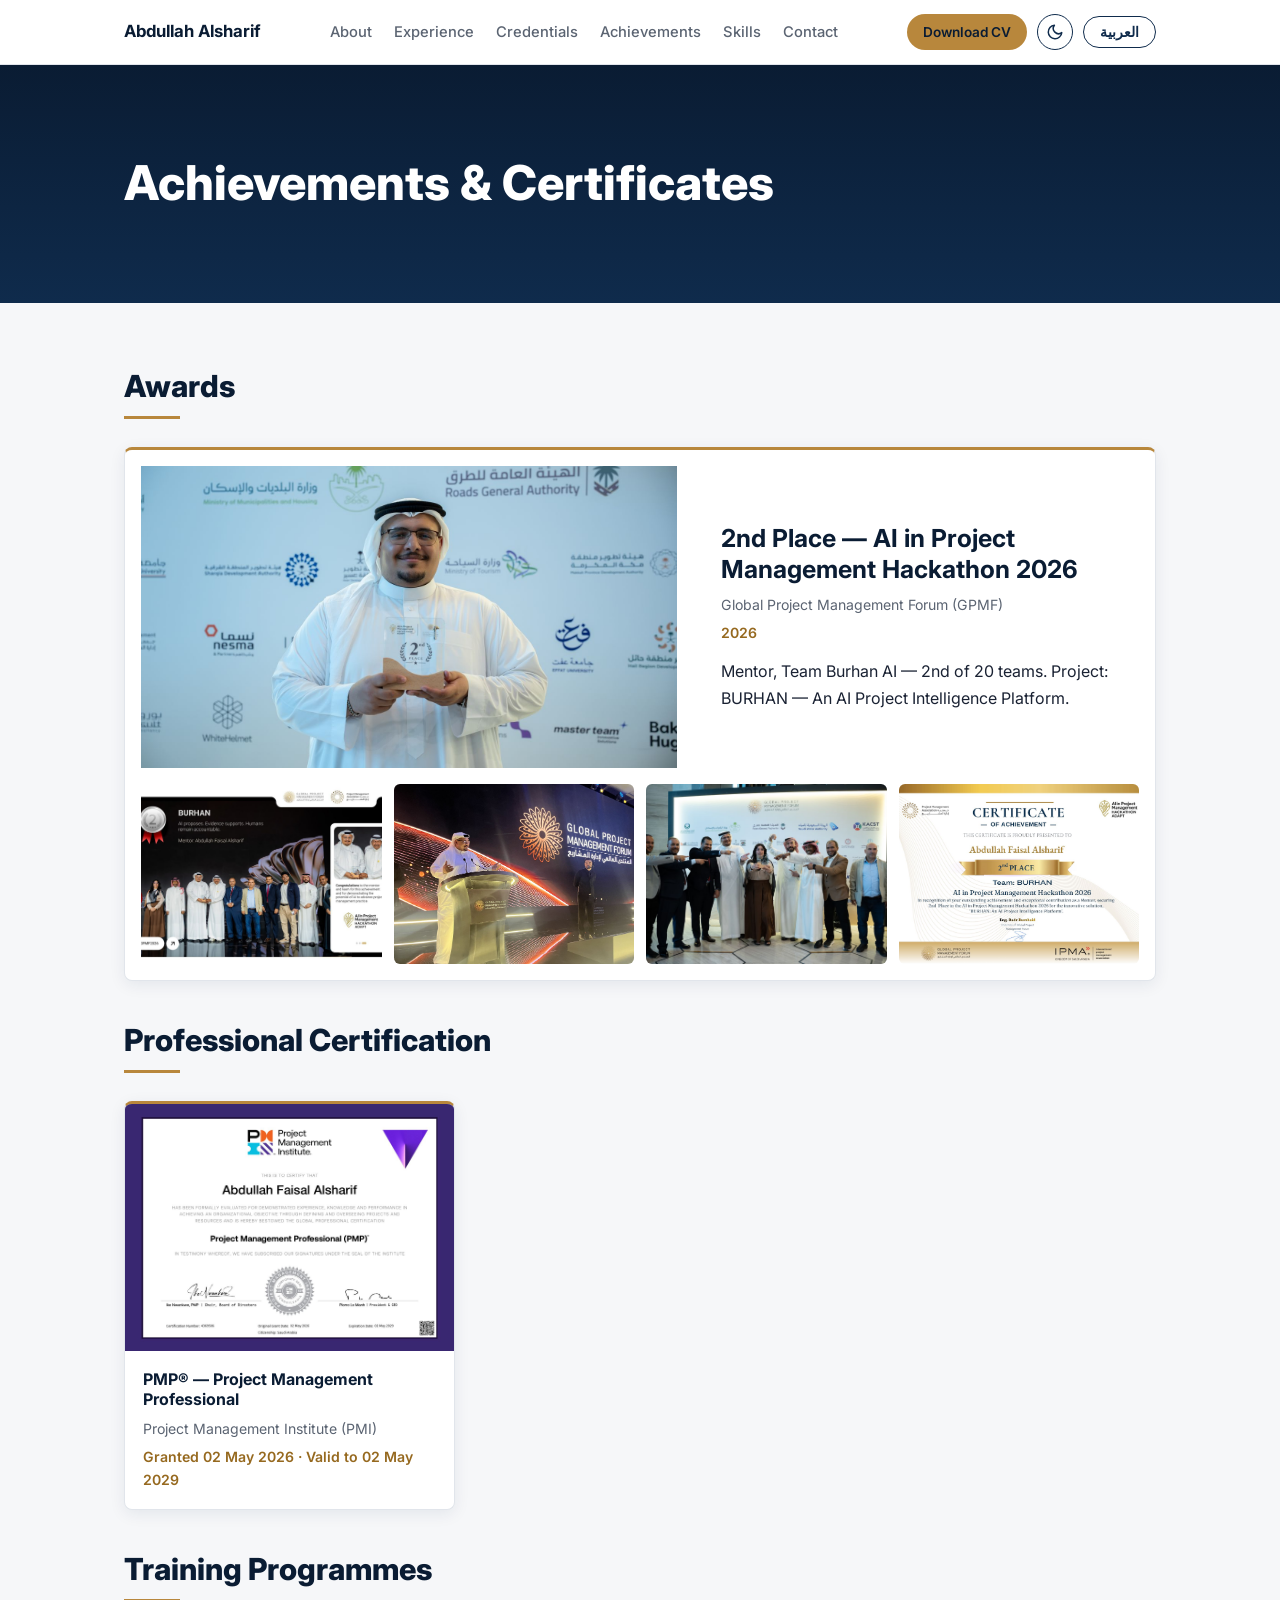
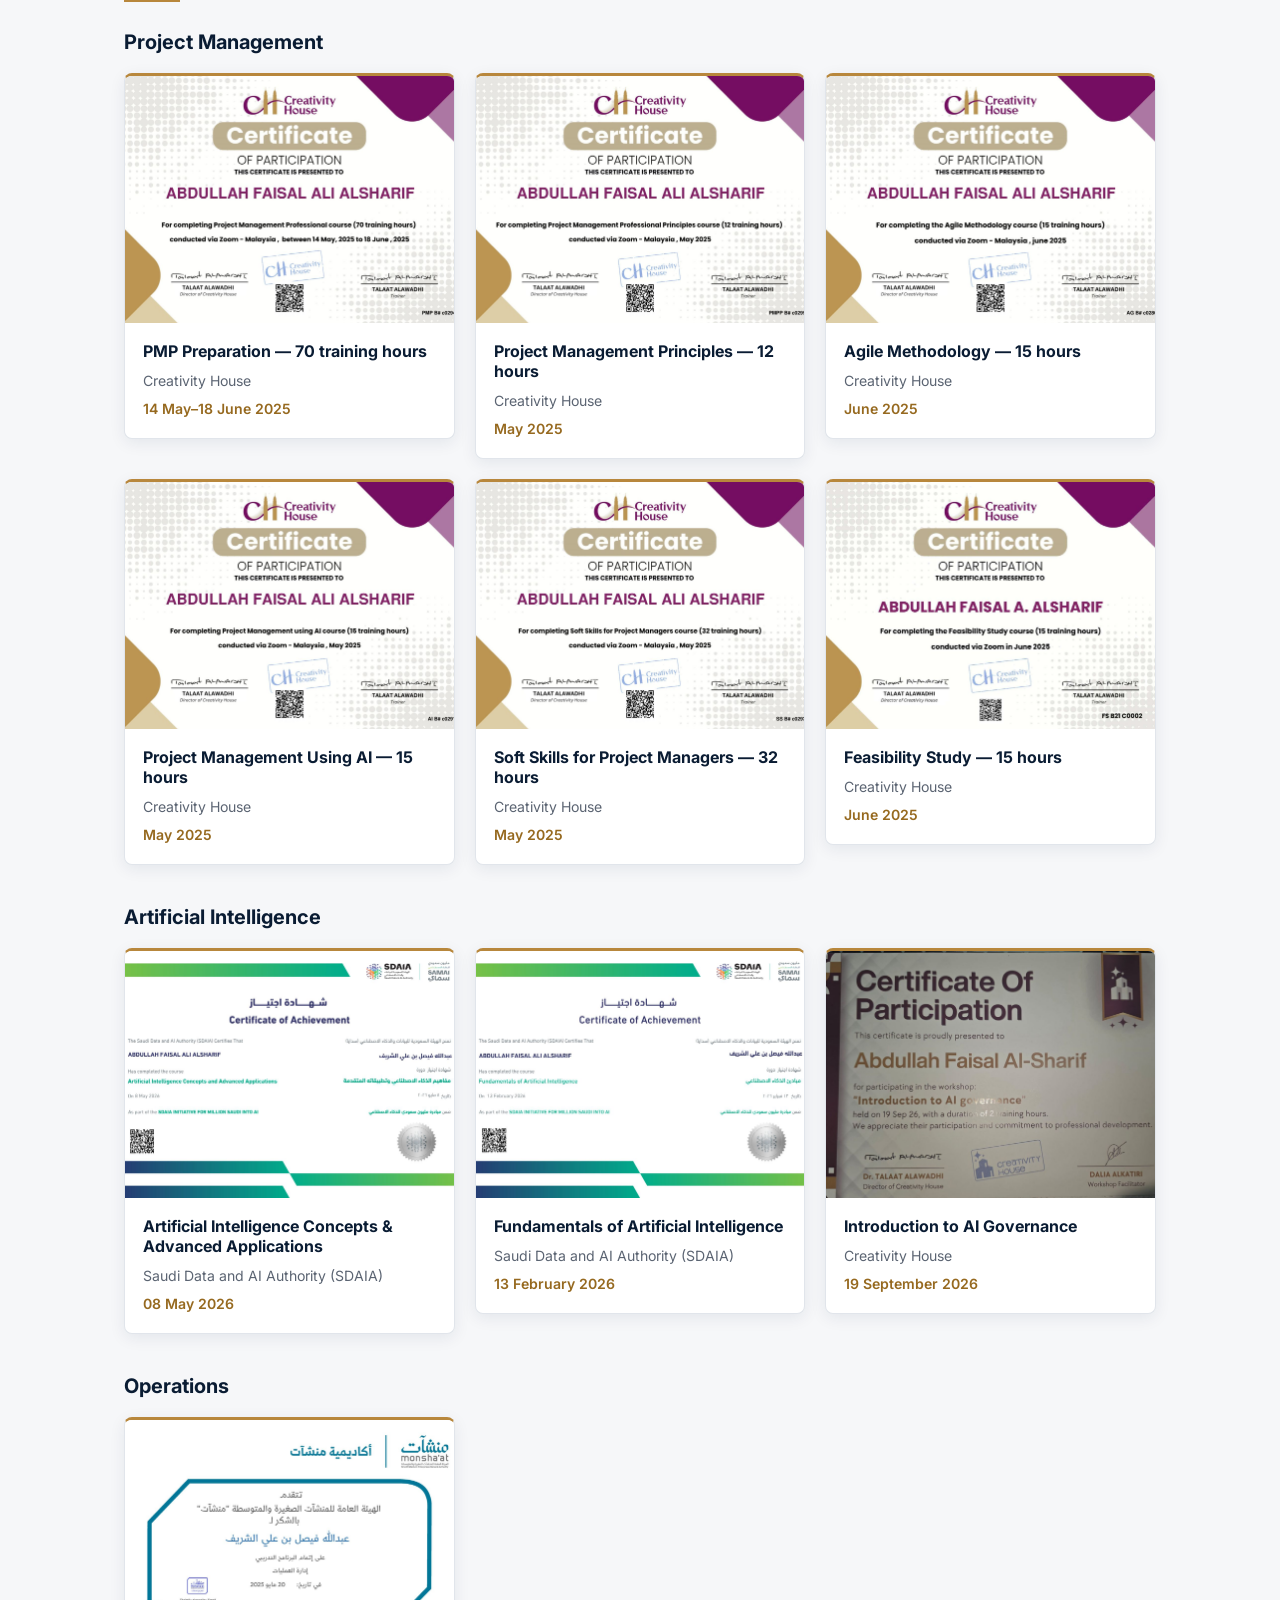
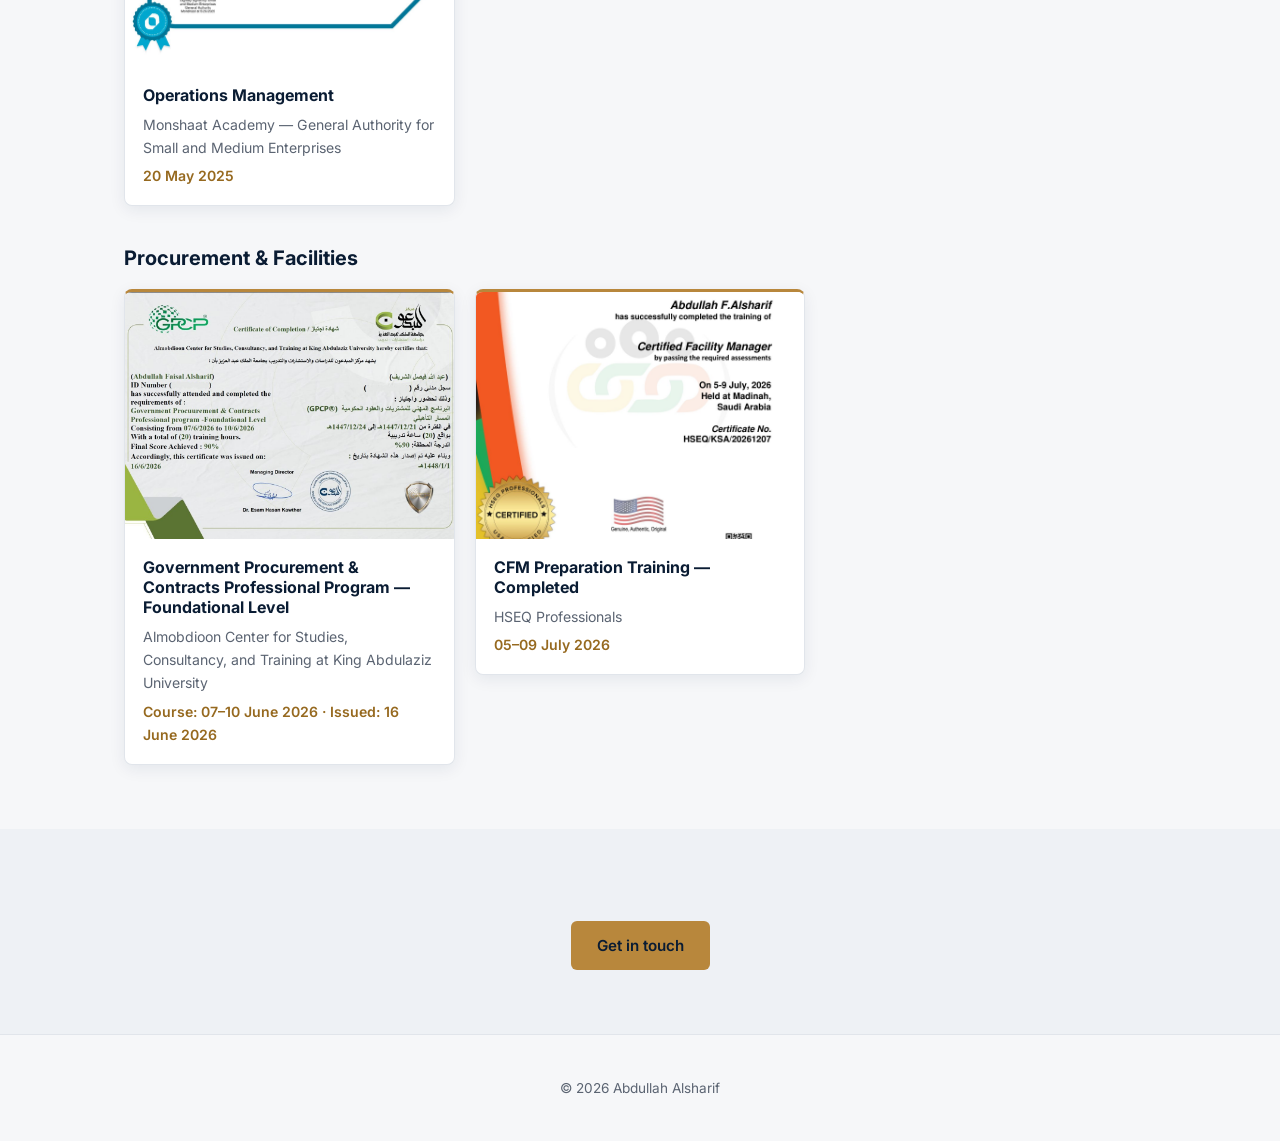
==== commit 0e1f60a6: "Add dark mode toggle; simplify languages line - Dark theme via html[data-theme=dark] colour variable" ====
--- a/achievements.html
+++ b/achievements.html
@@ -32,6 +32,7 @@
 <link rel="preconnect" href="https://fonts.gstatic.com" crossorigin>
 <link href="https://fonts.googleapis.com/css2?family=Inter:wght@400;500;600;700;800&family=Tajawal:wght@400;500;700;800&display=swap" rel="stylesheet">
 <link rel="stylesheet" href="css/style.css">
+<script>try{if(localStorage.getItem("profile-theme")==="dark")document.documentElement.setAttribute("data-theme","dark")}catch(e){}</script>
 </head>
 <body>
 
@@ -54,6 +55,10 @@
         <span class="lang-en">Download CV</span>
         <span class="lang-ar">السيرة الذاتية (EN)</span>
       </a>
+      <button id="theme-toggle" class="theme-toggle" type="button" aria-label="Switch dark / light mode" title="Dark / light mode">
+        <svg class="icon-moon" viewBox="0 0 24 24" fill="none" stroke="currentColor" stroke-width="2" stroke-linecap="round" stroke-linejoin="round" aria-hidden="true"><path d="M21 12.8A9 9 0 1 1 11.2 3a7 7 0 0 0 9.8 9.8z"/></svg>
+        <svg class="icon-sun" viewBox="0 0 24 24" fill="none" stroke="currentColor" stroke-width="2" stroke-linecap="round" stroke-linejoin="round" aria-hidden="true"><circle cx="12" cy="12" r="4.5"/><path d="M12 2v2M12 20v2M4.9 4.9l1.4 1.4M17.7 17.7l1.4 1.4M2 12h2M20 12h2M4.9 19.1l1.4-1.4M17.7 6.3l1.4-1.4"/></svg>
+      </button>
       <button id="lang-toggle" class="lang-toggle" type="button" aria-label="Switch language">
       <span class="lang-en">العربية</span>
       <span class="lang-ar">English</span>
--- a/css/style.css
+++ b/css/style.css
@@ -14,11 +14,48 @@
   --color-accent: #b8873c;
   --color-accent-dark: #96691f;
   --color-border: #e1e5eb;
+  --color-header: rgba(255, 255, 255, 0.92);
+
+  /* Brand constants — identical in light and dark (hero, gold buttons) */
+  --brand-navy: #0f2b4c;
+  --brand-navy-dark: #0a1c33;
 
   --font-en: 'Inter', -apple-system, BlinkMacSystemFont, 'Segoe UI', sans-serif;
   --font-ar: 'Tajawal', -apple-system, 'Segoe UI', sans-serif;
 
   --max-width: 1080px;
+  color-scheme: light;
+}
+
+/* ---------- Dark theme ---------- */
+html[data-theme="dark"] {
+  --color-bg: #0b1422;
+  --color-surface: #132238;
+  --color-surface-alt: #0f1b2d;
+  --color-text: #dde4ee;
+  --color-muted: #9fadc0;
+  --color-navy: #c7d5e8;
+  --color-navy-dark: #f2f5f9;
+  --color-accent: #c9964a;
+  --color-accent-dark: #d9a85c;
+  --color-border: #22364f;
+  --color-header: rgba(11, 20, 34, 0.92);
+  color-scheme: dark;
+}
+
+html[data-theme="dark"] .hero {
+  background: linear-gradient(180deg, #060e1a 0%, #0c1f38 100%);
+}
+
+html[data-theme="dark"] .lang-toggle:hover,
+html[data-theme="dark"] .theme-toggle:hover {
+  background: var(--color-navy);
+  color: var(--brand-navy-dark);
+}
+
+html[data-theme="dark"] .ach-card,
+html[data-theme="dark"] .stat-card {
+  box-shadow: 0 4px 16px rgba(0, 0, 0, 0.35);
 }
 
 /* ---------- Bilingual toggle ---------- */
@@ -70,7 +107,7 @@
   position: sticky;
   top: 0;
   z-index: 50;
-  background: rgba(255, 255, 255, 0.92);
+  background: var(--color-header);
   backdrop-filter: blur(8px);
   border-bottom: 1px solid var(--color-border);
 }
@@ -135,20 +172,45 @@
   padding: 7px 16px;
   border-radius: 999px;
   background: var(--color-accent);
-  color: var(--color-navy-dark);
+  color: var(--brand-navy-dark);
   white-space: nowrap;
 }
 
 .cv-link:hover {
   background: #cf9a49;
-  color: var(--color-navy-dark);
-}
+  color: var(--brand-navy-dark);
+}
+
+.theme-toggle {
+  display: inline-flex;
+  align-items: center;
+  justify-content: center;
+  width: 36px;
+  height: 36px;
+  padding: 0;
+  border: 1px solid var(--color-navy);
+  border-radius: 999px;
+  background: transparent;
+  color: var(--color-navy);
+  cursor: pointer;
+  transition: background 0.15s ease, color 0.15s ease;
+}
+
+.theme-toggle:hover {
+  background: var(--color-navy);
+  color: #fff;
+}
+
+.theme-toggle svg { width: 18px; height: 18px; }
+.theme-toggle .icon-sun { display: none; }
+html[data-theme="dark"] .theme-toggle .icon-sun { display: block; }
+html[data-theme="dark"] .theme-toggle .icon-moon { display: none; }
 
 .contact-section .contact-cv { margin: 24px 0; }
 
 /* ---------- Hero ---------- */
 .hero {
-  background: linear-gradient(180deg, var(--color-navy-dark) 0%, var(--color-navy) 100%);
+  background: linear-gradient(180deg, var(--brand-navy-dark) 0%, var(--brand-navy) 100%);
   color: #f2f4f8;
   padding: 88px 0 72px;
 }
@@ -224,12 +286,12 @@
 
 .btn-primary {
   background: var(--color-accent);
-  color: var(--color-navy-dark);
+  color: var(--brand-navy-dark);
 }
 
 .btn-primary:hover {
   background: #cf9a49;
-  color: var(--color-navy-dark);
+  color: var(--brand-navy-dark);
   transform: translateY(-1px);
 }
 
